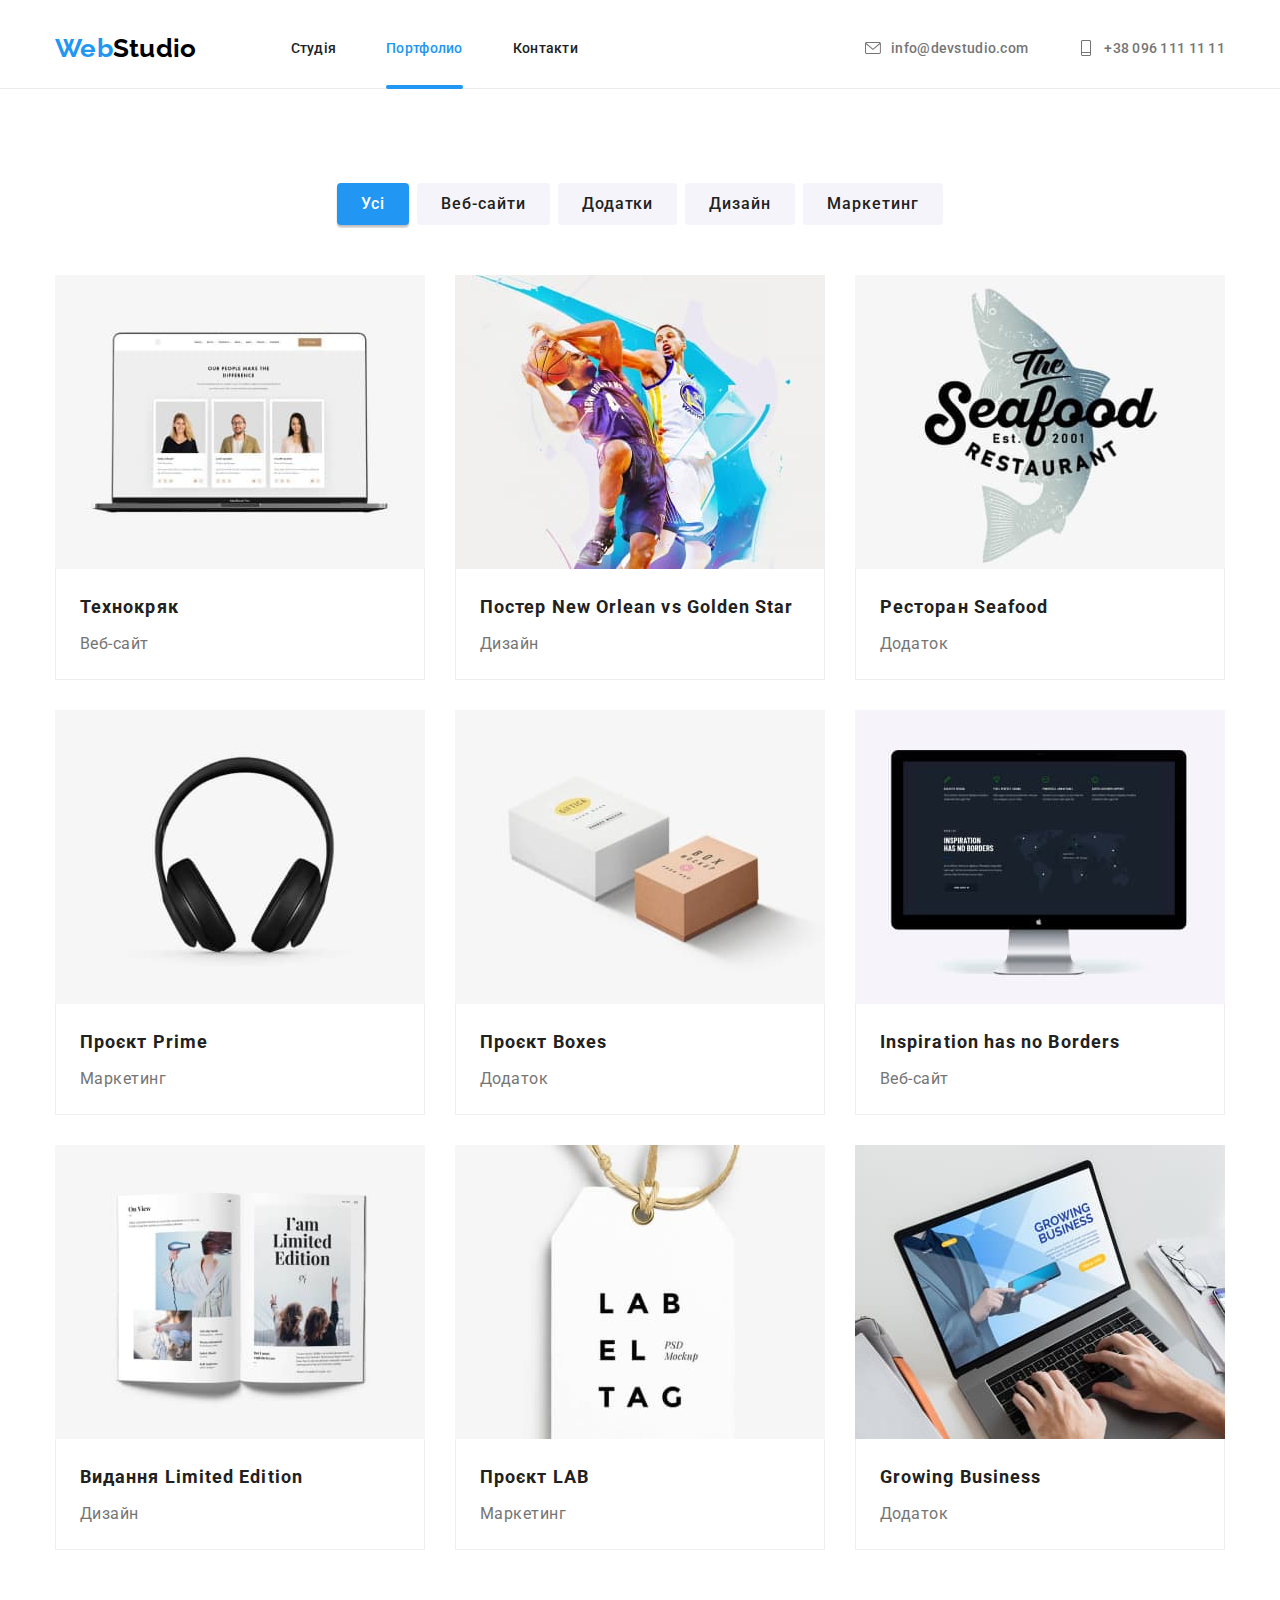
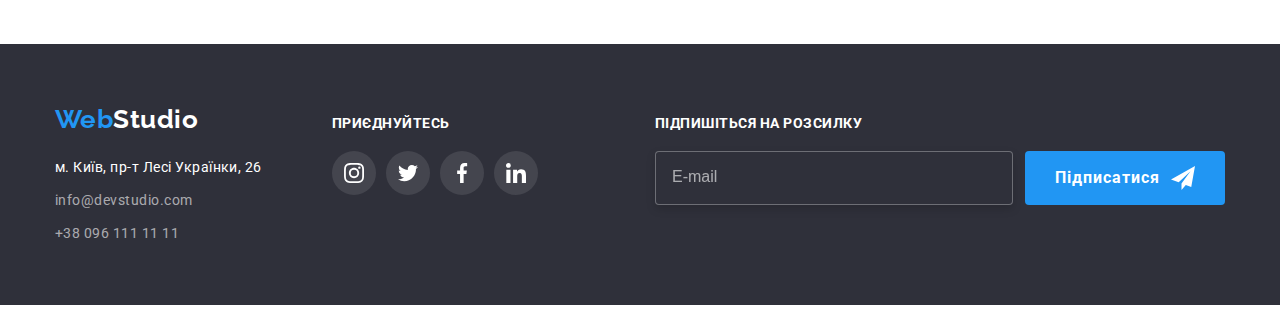
==== portfolio.html @ abf43e85 "Робить копію сьомого дз" ====
<!DOCTYPE html>
<html lang="uk">
  <head>
    <meta charset="UTF-8" />
    <meta http-equiv="X-UA-Compatible" content="IE=edge" />
    <meta name="viewport" content="width=device-width, initial-scale=1.0" />
    <link
      href="https://fonts.googleapis.com/css2?family=Raleway:wght@700&family=Roboto:wght@400;500;700;900&display=swap"
      rel="stylesheet"
    />
    <link
      rel="stylesheet"
      href="https://cdnjs.cloudflare.com/ajax/libs/modern-normalize/1.1.0/modern-normalize.min.css"
      integrity="sha512-wpPYUAdjBVSE4KJnH1VR1HeZfpl1ub8YT/NKx4PuQ5NmX2tKuGu6U/JRp5y+Y8XG2tV+wKQpNHVUX03MfMFn9Q=="
      crossorigin="anonymous"
      referrerpolicy="no-referrer"
    />
    <link rel="stylesheet" href="./css/main.min.css" />
    <title>Portfolio</title>
  </head>

  <body>
    <!--Шапка сайта-->
    <header class="page-header">
      <div class="container">
        <a class="logo link" lang="en" href="index.html"
          >Web<span class="logo--header">Studio</span></a
        >
        <nav class="navigation">
          <ul class="navigation__list list">
            <li class="navigation__item">
              <a class="navigation__link link" href="./index.html">Студія</a>
            </li>
            <li class="navigation__item">
              <a class="navigation__link navigation__link--active link" href="./portfolio.html"
                >Портфолио</a
              >
            </li>
            <li class="navigation__item">
              <a class="navigation__link link" href="">Контакти</a>
            </li>
          </ul>
        </nav>
        <ul class="contacts__list list">
          <li class="contacts__item">
            <a class="contacts__link link" href="mailto:info@devstudio.com"
              >info@devstudio.com
              <svg class="contacts__icon">
                <use href="./images/icons.svg#icon-email"></use>
              </svg>
            </a>
          </li>
          <li class="contacts__item">
            <a class="contacts__link link" href="tel:+380961111111"
              >+38 096 111 11 11
              <svg class="contacts__icon">
                <use href="./images/icons.svg#icon-telephone"></use>
              </svg>
            </a>
          </li>
        </ul>
      </div>
    </header>
    <main>
      <section class="projects basic-section">
        <div class="container">
          <h1 class="visually-hidden">Проекти</h1>
          <ul class="selection-buttons list">
            <li class="selection-buttons__item">
              <button class="button selection-buttons__projects button--current" type="button">
                Усі
              </button>
            </li>
            <li class="selection-buttons__item">
              <button class="button selection-buttons__projects" type="button">Веб-сайти</button>
            </li>
            <li class="selection-buttons__item">
              <button class="button selection-buttons__projects" type="button">Додатки</button>
            </li>
            <li class="selection-buttons__item">
              <button class="button selection-buttons__projects" type="button">Дизайн</button>
            </li>
            <li class="selection-buttons__item">
              <button class="button selection-buttons__projects" type="button">Маркетинг</button>
            </li>
          </ul>
          <ul class="projects-list list">
            <li class="projects-list__item">
              <a class="link projects-list__link" href="">
                <div class="position-description">
                  <img src="./images/portfolio_1.jpg" alt="Технокряк" width="370" height="294" />
                  <div class="description">
                    <p class="description__text">
                      Ресурс пропонує комплексні пропозиції з різним рівнем функціоналу та сервісів.
                      Все це дозволить відвідувачу отримати вичерпні відомості про компанію чи
                      приватну особу.
                    </p>
                  </div>
                </div>
                <div class="short-description">
                  <h2 class="short-description__title">Технокряк</h2>
                  <p class="short-description__text">Веб-сайт</p>
                </div>
              </a>
            </li>
            <li class="projects-list__item">
              <a class="link projects-list__link" href="">
                <div class="position-description">
                  <img
                    src="./images/portfolio_2.jpg"
                    alt="Постер New Orlean vs Golden Star"
                    width="370"
                    height="294"
                  />
                  <div class="description">
                    <p class="description__text">
                      Ресурс пропонує комплексні пропозиції з різним рівнем функціоналу та сервісів.
                      Все це дозволить відвідувачу отримати вичерпні відомості про компанію чи
                      приватну особу.
                    </p>
                  </div>
                </div>
                <div class="short-description">
                  <h2 class="short-description__title">
                    Постер <span lang="en">New Orlean vs Golden Star</span>
                  </h2>
                  <p class="short-description__text">Дизайн</p>
                </div>
              </a>
            </li>
            <li class="projects-list__item">
              <a class="link projects-list__link" href="">
                <div class="position-description">
                  <img
                    src="./images/portfolio_3.jpg"
                    alt="Ресторан Seafood"
                    width="370"
                    height="294"
                  />
                  <div class="description">
                    <p class="description__text">
                      Ресурс пропонує комплексні пропозиції з різним рівнем функціоналу та сервісів.
                      Все це дозволить відвідувачу отримати вичерпні відомості про компанію чи
                      приватну особу.
                    </p>
                  </div>
                </div>
                <div class="short-description">
                  <h2 class="short-description__title">Ресторан <span lang="en">Seafood</span></h2>
                  <p class="short-description__text">Додаток</p>
                </div>
              </a>
            </li>
            <li class="projects-list__item">
              <a class="link projects-list__linkk" href="">
                <div class="position-description">
                  <img src="./images/portfolio_4.jpg" alt="Проєкт Prime" width="370" height="294" />
                  <div class="description">
                    <p class="description__text">
                      Ресурс пропонує комплексні пропозиції з різним рівнем функціоналу та сервісів.
                      Все це дозволить відвідувачу отримати вичерпні відомості про компанію чи
                      приватну особу.
                    </p>
                  </div>
                </div>
                <div class="short-description">
                  <h2 class="short-description__title">Проєкт <span lang="en">Prime</span></h2>
                  <p class="short-description__text">Маркетинг</p>
                </div>
              </a>
            </li>
            <li class="projects-list__item">
              <a class="link projects-list__link" href="">
                <div class="position-description">
                  <img src="./images/portfolio_5.jpg" alt="Проєкт Boxes" width="370" height="294" />
                  <div class="description">
                    <p class="description__text">
                      Ресурс пропонує комплексні пропозиції з різним рівнем функціоналу та сервісів.
                      Все це дозволить відвідувачу отримати вичерпні відомості про компанію чи
                      приватну особу.
                    </p>
                  </div>
                </div>
                <div class="short-description">
                  <h2 class="short-description__title">Проєкт <span lang="en">Boxes</span></h2>
                  <p class="short-description__text">Додаток</p>
                </div>
              </a>
            </li>
            <li class="projects-list__item">
              <a class="link projects-list__link" href="">
                <div class="position-description">
                  <img
                    src="./images/portfolio_6.jpg"
                    alt="Inspiration has no Borders"
                    width="370"
                    height="294"
                  />
                  <div class="description">
                    <p class="description__text">
                      Ресурс пропонує комплексні пропозиції з різним рівнем функціоналу та сервісів.
                      Все це дозволить відвідувачу отримати вичерпні відомості про компанію чи
                      приватну особу.
                    </p>
                  </div>
                </div>
                <div class="short-description">
                  <h2 class="short-description__title" lang="en">Inspiration has no Borders</h2>
                  <p class="short-description__text">Веб-сайт</p>
                </div>
              </a>
            </li>
            <li class="projects-list__item">
              <a class="link projects-list__link" href="">
                <div class="position-description">
                  <img
                    src="./images/portfolio_7.jpg"
                    alt="Видання Limited Edition"
                    width="370"
                    height="294"
                  />
                  <div class="description">
                    <p class="description__text">
                      Ресурс пропонує комплексні пропозиції з різним рівнем функціоналу та сервісів.
                      Все це дозволить відвідувачу отримати вичерпні відомості про компанію чи
                      приватну особу.
                    </p>
                  </div>
                </div>
                <div class="short-description">
                  <h2 class="short-description__title">
                    Видання <span lang="en">Limited Edition</span>
                  </h2>
                  <p class="short-description__text">Дизайн</p>
                </div>
              </a>
            </li>
            <li class="projects-list__item">
              <a class="link projects-list__link" href="">
                <div class="position-description">
                  <img src="./images/portfolio_8.jpg" alt="Проєкт LAB" width="370" height="294" />
                  <div class="description">
                    <p class="description__text">
                      Ресурс пропонує комплексні пропозиції з різним рівнем функціоналу та сервісів.
                      Все це дозволить відвідувачу отримати вичерпні відомості про компанію чи
                      приватну особу.
                    </p>
                  </div>
                </div>
                <div class="short-description">
                  <h2 class="short-description__title">Проєкт <span lang="en">LAB</span></h2>
                  <p class="short-description__text">Маркетинг</p>
                </div>
              </a>
            </li>
            <li class="projects-list__item">
              <a class="link projects-list__link" href="">
                <div class="position-description">
                  <img
                    src="./images/portfolio_9.jpg"
                    alt="Growing Business"
                    width="370"
                    height="294"
                  />
                  <div class="description">
                    <p class="description__text">
                      Ресурс пропонує комплексні пропозиції з різним рівнем функціоналу та сервісів.
                      Все це дозволить відвідувачу отримати вичерпні відомості про компанію чи
                      приватну особу.
                    </p>
                  </div>
                </div>
                <div class="short-description">
                  <h2 class="short-description__title" lang="en">Growing Business</h2>
                  <p class="short-description__text">Додаток</p>
                </div>
              </a>
            </li>
          </ul>
        </div>
      </section>
    </main>
    <!--Підвал-->
    <footer class="page-footer">
      <div class="container">
        <div class="footer-contacts-container">
          <a class="logo link" lang="en" href="index.html"
            >Web<span class="logo--footer">Studio</span></a
          >
          <address class="footer-contacts">
            <ul class="footer-contacts__list list">
              <li class="footer-contacts__item">
                <a
                  class="footer-contacts__link_map link"
                  href="https://goo.gl/maps/CPtrU1FHBa2aNyZL9"
                  target="_blank"
                  rel="noopener noreferrer nofollow"
                  >м. Київ, пр-т Лесі Українки, 26</a
                >
              </li>
              <li class="footer-contacts__item">
                <a class="footer-contacts__link link" href="mailto:info@devstudio.com"
                  >info@devstudio.com</a
                >
              </li>
              <li class="footer-contacts__item">
                <a class="footer-contacts__link link" href="tel:+380961111111">+38 096 111 11 11</a>
              </li>
            </ul>
          </address>
        </div>
        <div class="footer-social-container">
          <strong class="footer-header">Приєднуйтесь</strong>
          <ul class="social-networks list">
            <li class="social-networks__item">
              <a
                class="social-networks__link social-networks__link-footer"
                href="https://www.instagram.com/"
                lang="en"
                aria-label="ikon instagram"
                target="_blank"
                rel="noopener noreferrer nofollow"
              >
                <svg class="social-networks__icon social-networks__icon_footer">
                  <use href="./images/icons.svg#icon-instagram"></use>
                </svg>
              </a>
            </li>
            <li class="social-networks__item">
              <a
                class="social-networks__link social-networks__link-footer"
                href="https://twitter.com/"
                lang="en"
                aria-label="ikon twitter"
                target="_blank"
                rel="noopener noreferrer nofollow"
              >
                <svg class="social-networks__icon social-networks__icon_footer">
                  <use href="./images/icons.svg#icon-twitter"></use>
                </svg>
              </a>
            </li>
            <li class="social-networks__item">
              <a
                class="social-networks__link social-networks__link-footer"
                href="https://www.facebook.com/"
                lang="en"
                aria-label="ikon facebook"
                target="_blank"
                rel="noopener noreferrer nofollow"
              >
                <svg class="social-networks__icon social-networks__icon_footer">
                  <use href="./images/icons.svg#icon-facebook"></use>
                </svg>
              </a>
            </li>
            <li class="social-networks__item">
              <a
                class="social-networks__link social-networks__link-footer"
                href="https://ua.linkedin.com/"
                lang="en"
                aria-label="ikon linkedin"
                target="_blank"
                rel="noopener noreferrer nofollow"
              >
                <svg class="social-networks__icon social-networks__icon_footer">
                  <use href="./images/icons.svg#icon-linkedin"></use>
                </svg>
              </a>
            </li>
          </ul>
        </div>
        <form class="footer-form">
          <strong class="footer-header">Підпишіться на розсилку</strong>
          <div class="footer-form__position">
            <input
              class="footer-form__input"
              type="email"
              name="user_email"
              placeholder="E-mail"
              required
            />
            <button class="button button--footer-form" type="submit">
              Підписатися
              <svg class="button--footer-form-icon">
                <use href="./images/icons.svg#icon-send"></use>
              </svg>
            </button>
          </div>
        </form>
      </div>
    </footer>
  </body>
</html>
---- css/main.min.css ----
:root{--header-color: #212121;--text-color: #757575;--accent-color: #2196f3;--logo-color: #000000;--text-color-secondary: #ffffff;--background-hero-footer: #2f303a;--background-section-basic: #f5f5f5;--background-section-secondary: #f5f4fa;--transition-dur-tim: 250ms cubic-bezier(0.4, 0, 0.2, 1)}.visually-hidden{position:absolute;white-space:nowrap;width:1px;height:1px;overflow:hidden;border:0;padding:0;clip:rect(0 0 0 0);clip-path:inset(50%);margin:-1px}html{box-sizing:border-box}*,*::before,*::after{box-sizing:inherit}h1,h2,h3,h4,h5,h6,p{margin:0}img{display:block;max-width:100%;height:auto}body{font-family:Roboto,sans-serif;letter-spacing:.03em;color:var(--header-color);margin-left:auto;margin-right:auto}.link{text-decoration:none}.list{list-style:none;margin:0;padding:0}.basic-header{font-weight:700;font-size:36px;line-height:1.1666666667;text-align:center;margin-bottom:50px}.basic-section{padding-top:94px;padding-bottom:94px}.container{width:1200px;padding-left:15px;padding-right:15px;margin-left:auto;margin-right:auto}.logo{font-weight:700;font-size:26px;line-height:1.1923076923;color:var(--accent-color);font-family:Raleway,sans-serif;display:inline-block}.navigation{margin-left:94px}.navigation__list{display:flex}.navigation__item+.navigation__item{margin-left:50px}.navigation__link{display:block;padding-top:32px;padding-bottom:32px;color:var(--header-color);transition:color var(--transition-dur-tim)}.navigation__link:focus,.navigation__link:hover{color:var(--accent-color)}.contacts__list{display:flex;margin-left:auto}.contacts__item+.contacts__item{margin-left:50px}.contacts__link{display:flex;flex-direction:row-reverse;align-items:center;color:var(--text-color);padding-top:32px;padding-bottom:32px;transition:color var(--transition-dur-tim)}.contacts__link:hover,.contacts__link:focus{color:var(--accent-color)}.contacts__icon{width:16px;height:16px;fill:var(--text-color);margin-right:10px;transition:fill var(--transition-dur-tim)}.contacts__link:hover .contacts__icon,.contacts__link:focus .contacts__icon{fill:var(--accent-color)}.navigation__link--active{position:relative;color:var(--accent-color)}.navigation__link--active::after{content:"";position:absolute;bottom:-1px;left:0;width:100%;height:4px;border-radius:4px;background-color:var(--accent-color)}.button{color:var(--text-color-secondary);background-color:var(--accent-color);font-weight:700;font-size:16px;line-height:1.875;font-family:inherit;letter-spacing:.06em;text-align:center;border-radius:4px;cursor:pointer;border-color:rgba(0,0,0,0);transition:background-color var(--transition-dur-tim)}.button:hover,.button:focus{background-color:#188ce8}.social-networks{display:flex;justify-content:center;gap:10px}.social-networks__link{display:flex;justify-content:center;align-items:center;height:44px;width:44px;border-radius:50%;transition:background-color var(--transition-dur-tim)}.social-networks__link:hover,.social-networks__link:focus{background-color:var(--accent-color)}.social-networks__icon{width:20px;height:20px;fill:#afb1b8;transition:fill var(--transition-dur-tim)}.social-networks__link:hover .social-networks__icon,.social-networks__link:focus .social-networks__icon{fill:var(--text-color-secondary)}.footer-contacts{margin-top:20px}.footer-contacts__link_map{color:var(--text-color-secondary);font-style:normal;transition:color var(--transition-dur-tim)}.footer-contacts__link_map:hover,.footer-contacts__link_map:focus{color:var(--accent-color)}.footer-contacts__item+.footer-contacts__item{margin-top:9px}.footer-contacts__link{color:rgba(255,255,255,.6);font-style:normal;transition:color var(--transition-dur-tim)}.footer-contacts__link:focus,.footer-contacts__link:hover{color:var(--accent-color)}.footer-social-container{margin-left:70px}.social-networks__link-footer{background-color:rgba(255,255,255,.1)}.social-networks__icon_footer{fill:var(--text-color-secondary)}.footer-form{margin-left:auto;width:570px}.footer-form__position{display:flex}.footer-form__input{color:var(--text-color-secondary);background-color:#2f303a;width:358px;padding:15px 16px;border:1px solid rgba(255,255,255,.3);filter:drop-shadow(0px 4px 4px rgba(0, 0, 0, 0.15));border-radius:4px}.footer-form__input::placeholder{font-size:16px;line-height:1.25;color:rgba(255,255,255,.6)}.button--footer-form{display:flex;align-items:center;justify-content:space-between;width:200px;padding:10px 28px;margin-left:12px}.button--footer-form-icon{width:24px;height:24px}.backdrop{position:fixed;top:0;left:0;width:100%;height:100%;z-index:100;background-color:rgba(0,0,0,.2)}.backdrop.is-hidden{visibility:hidden;opacity:0;pointer-events:none}.modal-window{width:528px;position:absolute;top:50%;left:50%;transform:translate(-50%, -50%);padding:40px;background:#fff;box-shadow:0px 1px 3px rgba(0,0,0,.12),0px 1px 1px rgba(0,0,0,.14),0px 2px 1px rgba(0,0,0,.2);border-radius:4px}.modal-window__close-button{position:absolute;right:8px;top:8px;display:flex;justify-content:center;align-items:center;height:30px;width:30px;border-radius:50%;padding:0;cursor:pointer;border:1px solid rgba(0,0,0,.1);background-color:rgba(0,0,0,0);transition:border var(--transition-dur-tim)}.modal-window__close-button:focus,.modal-window__close-button:hover{outline:none;border:1px solid var(--accent-color)}.modal-window__close-icon{height:11px;width:11px;transition:fill var(--transition-dur-tim)}.modal-window__close-button:focus .modal-window__close-icon,.modal-window__close-button:hover .modal-window__close-icon{fill:var(--accent-color)}.modal-form-header{font-weight:700;font-size:20px;line-height:1.15;text-align:center;color:#212121;margin-bottom:12px}.modal-form{display:flex;flex-direction:column}.modal-form__field{margin-bottom:10px}.modal-form__name{display:block;font-weight:400;font-size:12px;line-height:1.15;letter-spacing:.01em;color:var(--text-color);margin-bottom:4px}.modal-form__position{position:relative;display:block}.modal-form__input{width:100%;height:40px;border:1px solid rgba(33,33,33,.2);border-radius:4px;padding-left:42px;transition:border-color var(--transition-dur-tim)}.modal-form__input:focus{outline:none;border-color:var(--accent-color)}.modal-form__icon{position:absolute;top:50%;transform:translateY(-50%);left:12px;transition:fill var(--transition-dur-tim)}.modal-form__input:focus+.modal-form__icon{fill:var(--accent-color)}.modal-form__user-message{height:120px;width:100%;padding:12px 16px;margin-bottom:20px;border:1px solid rgba(33,33,33,.2);border-radius:4px;resize:none;transition:border-color var(--transition-dur-tim)}.modal-form__user-message:focus{outline:none;border-color:var(--accent-color)}.modal-form__user-message::placeholder{font-weight:400;font-size:12px;line-height:1.16;letter-spacing:.01em;color:rgba(117,117,117,.5)}.modal-form__check{margin-bottom:30px;font-size:14px;line-height:1.7;color:var(--text-color)}.modal-form__base-checkbox{appearance:none;position:absolute}.modal-form__custom-checkbox{width:16px;height:15px;margin-left:12px;margin-right:7px;border-radius:2px;border:2px solid var(--header-color);cursor:pointer}.modal-form__base-checkbox:focus+.modal-form__custom-checkbox{border:2px solid var(--accent-color)}.modal-form__base-checkbox:checked+.modal-form__custom-checkbox{border:none}.modal-form__custom-checkbox--on{display:none}.modal-form__base-checkbox:checked+.modal-form__custom-checkbox>.modal-form__custom-checkbox--on{display:block}.modal-form__privacy-policy{color:var(--accent-color)}.modal-form__privacy-policy:hover{text-decoration:none}.button--form{width:200px;margin-right:auto;margin-left:auto;padding:10px 52px;box-shadow:0px 4px 4px rgba(0,0,0,.15)}.logo--header{color:var(--logo-color)}.page-header{font-weight:500;font-size:14px;line-height:1.1428571429;letter-spacing:.02em;border-color:var(--background-section-basic);border-bottom:1px solid #ececec}.page-header .container{display:flex;align-items:center}.hero__container{background-image:linear-gradient(rgba(47, 48, 58, 0.4), rgba(47, 48, 58, 0.4)),url(../images/hero.jpg);background-color:#c4c4c4;background-size:cover;max-width:1600px;margin-left:auto;margin-right:auto;padding-top:200px;padding-bottom:200px}.hero__header{color:var(--text-color-secondary);font-weight:900;font-size:44px;line-height:1.3636363636;text-transform:uppercase;letter-spacing:.06em;text-align:center;margin-bottom:30px}.button--hero{display:block;padding:10px 32px;margin-right:auto;margin-left:auto}.advantages{padding-top:94px}.advantages__list{display:flex;gap:30px}.advantages__item{flex-basis:calc((100% - 90px)/4)}.advantages__container{display:flex;justify-content:center;align-items:center;height:120px;width:100%;background:var(--background-section-secondary);border-radius:4px;margin-bottom:30px}.advantages__icon{width:70px;height:70px}.advantages__title{font-weight:700;font-size:14px;line-height:1.1428571429;text-transform:uppercase;margin-bottom:10px}.advantages__description{font-weight:400;font-size:14px;line-height:1.7142857143;color:var(--text-color);font-size:14px;line-height:1.71}.specialization__list{display:flex;gap:30px}.specialization__item{position:relative;flex-basis:calc((100% - 60px)/3)}.specialization__card{position:absolute;bottom:0;width:100%;height:70px;display:flex;align-items:center;justify-content:center;background-color:rgba(47,48,58,.8)}.specialization__description{font-weight:700;font-size:14px;line-height:1.1428571429;text-transform:uppercase;color:var(--text-color-secondary)}.team{background:var(--background-section-basic)}.team__list{display:flex;flex-wrap:wrap;gap:30px}.team__item{flex-basis:calc((100% - 90px)/4);background-color:var(--text-color-secondary);box-shadow:0px 1px 3px rgba(0,0,0,.12),0px 1px 1px rgba(0,0,0,.14),0px 2px 1px rgba(0,0,0,.2);border-radius:0px 0px 4px 4px}.team__card{padding-top:30px;padding-bottom:30px}.team__name{font-weight:500;font-size:16px;line-height:1.1875;text-align:center;margin-bottom:10px}.team__position{color:var(--text-color);font-size:16px;line-height:1.19;text-align:center;margin-bottom:16px}.clients__list{display:flex;column-gap:30px;justify-content:space-between}.clients__item{width:calc((100% - 150px)/6)}.clients__link{display:flex;height:92px;justify-content:center;align-items:center;border:1px solid #afb1b8;border-radius:4px;transition:border var(--transition-dur-tim)}.clients__link:hover,.clients__link:focus{border:1px solid var(--accent-color)}.clients__icon{width:106px;height:60px;fill:#afb1b8;transition:fill var(--transition-dur-tim)}.clients__link:hover .clients__icon,.clients__link:focus .clients__icon{fill:var(--accent-color)}.page-footer{padding-top:60px;padding-bottom:60px;background-color:var(--background-hero-footer);font-weight:400;font-size:14px;line-height:1.7142857143}.page-footer .container{display:flex;align-items:baseline}.footer-header{display:block;font-weight:700;font-size:14px;line-height:1.1428571429;text-transform:uppercase;color:var(--text-color-secondary);margin-bottom:20px}.logo--footer{color:var(--text-color-secondary)}.selection-buttons{display:flex;justify-content:center;margin-bottom:50px}.selection-buttons__item+.selection-buttons__item{margin-left:8px}.selection-buttons__projects{padding:6px 22px;background-color:var(--background-section-secondary);color:var(--header-color);font-weight:500;font-size:16px;line-height:1.625;transition:background-color var(--transition-dur-tim),color var(--transition-dur-tim),box-shadow var(--transition-dur-tim)}.selection-buttons__projects:hover,.selection-buttons__projects:focus{background-color:var(--accent-color);color:var(--text-color-secondary);box-shadow:0px 3px 1px rgba(0,0,0,.1),0px 1px 2px rgba(0,0,0,.08),0px 2px 2px rgba(0,0,0,.12)}.button--current{background-color:var(--accent-color);color:var(--text-color-secondary);box-shadow:0px 3px 1px rgba(0,0,0,.1),0px 1px 2px rgba(0,0,0,.08),0px 2px 2px rgba(0,0,0,.12)}.projects-list{display:flex;flex-wrap:wrap;gap:30px}.projects-list__item{flex-basis:calc((100% - 60px)/3)}.projects-list__link{display:block;transition:box-shadow var(--transition-dur-tim)}.projects-list__link:hover,.projects-list__link:focus{box-shadow:0px 1px 1px rgba(0,0,0,.12),0px 4px 4px rgba(0,0,0,.06),1px 4px 6px rgba(0,0,0,.16)}.projects-list__link:hover .description,.projects-list__link:focus .description{transform:translateY(0%)}.short-description{padding:20px 24px;border-left:1px solid #eee;border-right:1px solid #eee;border-bottom:1px solid #eee}.short-description__title{color:var(--header-color);font-weight:700;font-size:18px;line-height:2;letter-spacing:.06em;margin-bottom:4px}.short-description__text{color:var(--text-color);font-weight:400;font-size:16px;line-height:1.875;margin:0}.position-description{position:relative;overflow:hidden}.description{position:absolute;top:0;transform:translateY(100%);height:100%;width:100%;padding:0 24px;display:flex;align-items:center;background-color:rgba(33,150,243,.9);transition:transform var(--transition-dur-tim);overflow:auto}.description__text{font-weight:400;font-size:18px;line-height:1.5555555556;color:var(--text-color-secondary)}/*# sourceMappingURL=main.min.css.map */
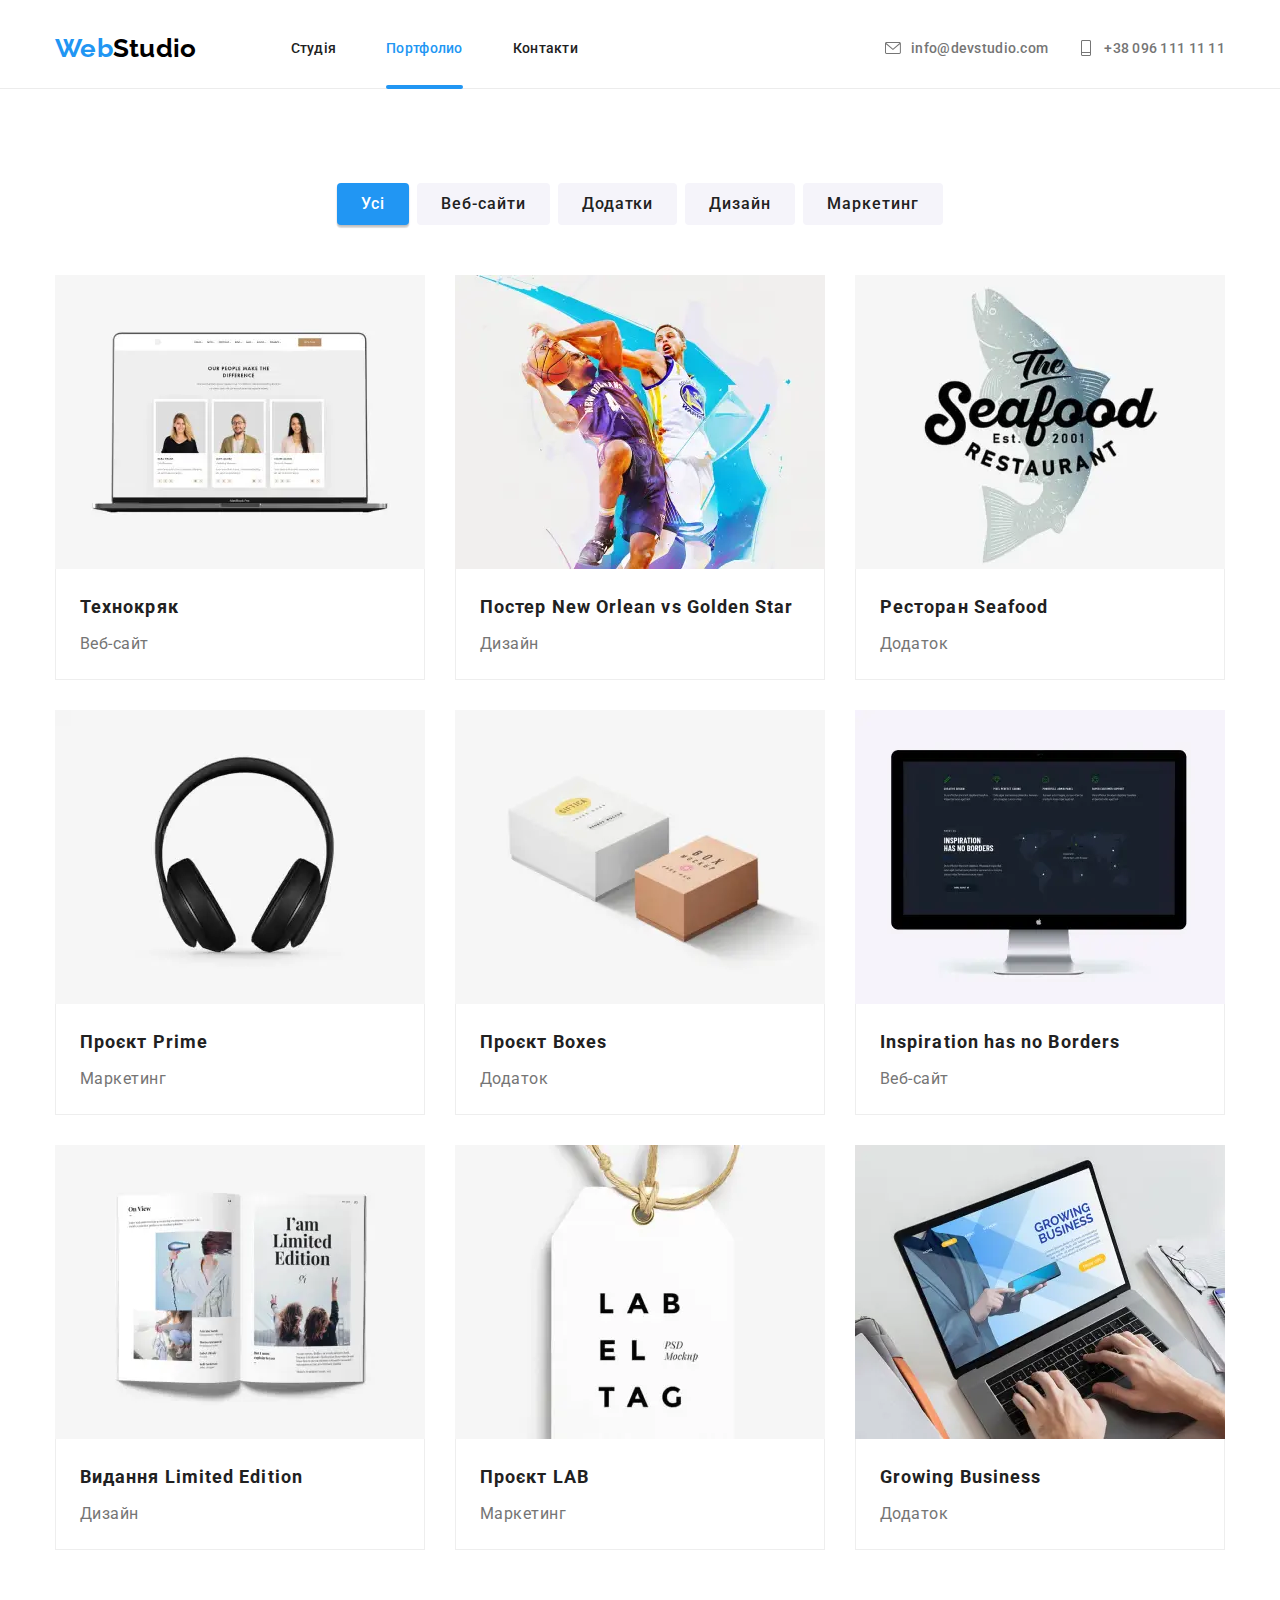
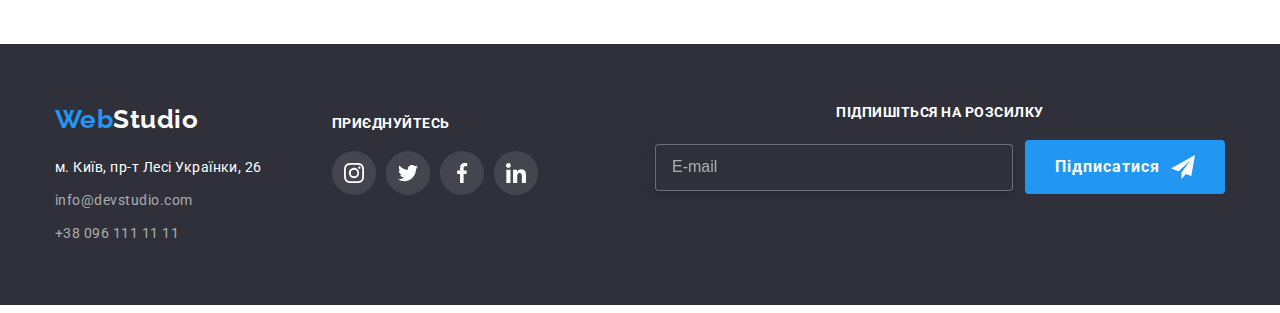
==== commit b7197a5e: "Додає адаптивну верстку та адаптивні зображення" ====
--- a/portfolio.html
+++ b/portfolio.html
@@ -41,6 +41,11 @@
             </li>
           </ul>
         </nav>
+        <button class="open-mobile-menu-button js-open-menu" type="button" data-mobile-open>
+          <svg class="open-mobile-menu-icon">
+            <use href="./images/icons.svg#icon-open-mobile-menu"></use>
+          </svg>
+        </button>
         <ul class="contacts__list list">
           <li class="contacts__item">
             <a class="contacts__link link" href="mailto:info@devstudio.com"
@@ -60,6 +65,88 @@
           </li>
         </ul>
       </div>
+      <div class="mobile-menu js-menu-container">
+        <div class="container mobile-menu__container">
+          <button class="mobile-menu__close-button js-close-menu" type="button">
+            <svg class="mobile-menu__close-icon">
+              <use href="./images/icons.svg#icon-close"></use>
+            </svg>
+          </button>
+          <ul class="mobile-menu__nav-list list">
+            <li class="mobile-menu__nav-item">
+              <a class="mobile-menu__nav-link link" href="./index.html">Студія</a>
+            </li>
+            <li class="mobile-menu__nav-item">
+              <a
+                class="mobile-menu__nav-link mobile-menu__nav-link--active link"
+                href="./portfolio.html"
+                >Портфолио</a
+              >
+            </li>
+            <li class="mobile-menu__nav-item">
+              <a class="mobile-menu__nav-link link" href="">Контакти</a>
+            </li>
+          </ul>
+          <ul class="mobile-menu__contacts-list list">
+            <li class="mobile-menu__contacts-item">
+              <a class="mobile-menu__contacts-link-tel link" href="tel:+380961111111"
+                >+38 096 111 11 11</a
+              >
+            </li>
+            <li class="mobile-menu__contacts-item">
+              <a class="mobile-menu__contacts-link-mail link" href="mailto:info@devstudio.com"
+                >info@devstudio.com</a
+              >
+            </li>
+          </ul>
+          <ul class="mobile-menu__social-networks list">
+            <li class="mobile-menu__social-networks-item">
+              <a
+                class="mobile-menu__social-networks-link link"
+                href="https://www.instagram.com/"
+                lang="en"
+                aria-label="ikon instagram"
+                target="_blank"
+                rel="noopener noreferrer nofollow"
+                >instagram
+              </a>
+            </li>
+            <li class="mobile-menu__social-networks-item">
+              <a
+                class="mobile-menu__social-networks-link link"
+                href="https://twitter.com/"
+                lang="en"
+                aria-label="ikon twitter"
+                target="_blank"
+                rel="noopener noreferrer nofollow"
+                >twitter
+              </a>
+            </li>
+            <li class="mobile-menu__social-networks-item">
+              <a
+                class="mobile-menu__social-networks-link link"
+                href="https://www.facebook.com/"
+                lang="en"
+                aria-label="ikon facebook"
+                target="_blank"
+                rel="noopener noreferrer nofollow"
+                >facebook
+              </a>
+            </li>
+            <li class="mobile-menu__social-networks-item">
+              <a
+                class="mobile-menu__social-networks-link link"
+                href="https://ua.linkedin.com/"
+                lang="en"
+                aria-label="ikon linkedin"
+                target="_blank"
+                rel="noopener noreferrer nofollow"
+                >linkedin
+              </a>
+            </li>
+          </ul>
+        </div>
+      </div>
     </header>
     <main>
       <section class="projects basic-section">
@@ -88,7 +175,42 @@
             <li class="projects-list__item">
               <a class="link projects-list__link" href="">
                 <div class="position-description">
-                  <img src="./images/portfolio_1.jpg" alt="Технокряк" width="370" height="294" />
+                  <picture>
+                    <source
+                      srcset="
+                        ./images/desktop_card_1@1x.webp 1x,
+                        ./images/desktop_card_1@2x.webp 2x
+                      "
+                      media="(min-width: 1200px)"
+                      tupe="imege/webp"
+                    />
+                    <source
+                      srcset="./images/desktop_card_1@1x.jpg 1x, ./images/desktop_card_1@2x.jpg 2x"
+                      media="(min-width: 1200px)"
+                      type="image/jpeg"
+                    />
+                    <source
+                      srcset="./images/tablet_card_1@1x.webp 1x, ./images/tablet_card_1@2x.webp 2x"
+                      media="(min-width: 768px)"
+                      tupe="imege/webp"
+                    />
+                    <source
+                      srcset="./images/tablet_card_1@1x.jpg 1x, ./images/tablet_card_1@2x.jpg 2x"
+                      media="(min-width: 768px)"
+                      type="image/jpeg"
+                    />
+                    <source
+                      srcset="./images/mobile_card_1@1x.webp 1x, ./images/mobile_card_1@2x.webp 2x"
+                      media="(max-width: 767px)"
+                      tupe="imege/webp"
+                    />
+                    <source
+                      srcset="./images/mobile_card_1@1x.jpg 1x, ./images/mobile_card_1@2x.jpg 2x"
+                      media="(max-width: 767px)"
+                      type="image/jpeg"
+                    />
+                    <img src="#" alt="Технокряк" />
+                  </picture>
                   <div class="description">
                     <p class="description__text">
                       Ресурс пропонує комплексні пропозиції з різним рівнем функціоналу та сервісів.
@@ -106,12 +228,43 @@
             <li class="projects-list__item">
               <a class="link projects-list__link" href="">
                 <div class="position-description">
-                  <img
-                    src="./images/portfolio_2.jpg"
-                    alt="Постер New Orlean vs Golden Star"
-                    width="370"
-                    height="294"
-                  />
+                  <picture>
+                    <source
+                      srcset="
+                        ./images/desktop_card_2@1x.webp 1x,
+                        ./images/desktop_card_2@2x.webp 2x
+                      "
+                      media="(min-width: 1200px)"
+                      tupe="imege/webp"
+                    />
+                    <source
+                      srcset="./images/desktop_card_2@1x.jpg 1x, ./images/desktop_card_2@2x.jpg 2x"
+                      media="(min-width: 1200px)"
+                      type="image/jpeg"
+                    />
+                    <source
+                      srcset="./images/tablet_card_2@1x.webp 1x, ./images/tablet_card_2@2x.webp 2x"
+                      media="(min-width: 768px)"
+                      tupe="imege/webp"
+                    />
+                    <source
+                      srcset="./images/tablet_card_2@1x.jpg 1x, ./images/tablet_card_2@2x.jpg 2x"
+                      media="(min-width: 768px)"
+                      type="image/jpeg"
+                    />
+                    <source
+                      srcset="./images/mobile_card_2@1x.webp 1x, ./images/mobile_card_2@2x.webp 2x"
+                      media="(max-width: 767px)"
+                      tupe="imege/webp"
+                    />
+                    <source
+                      srcset="./images/mobile_card_2@1x.jpg 1x, ./images/mobile_card_2@2x.jpg 2x"
+                      media="(max-width: 767px)"
+                      type="image/jpeg"
+                    />
+                    <img src="#" alt="Постер New Orlean vs Golden Star" />
+                  </picture>
+
                   <div class="description">
                     <p class="description__text">
                       Ресурс пропонує комплексні пропозиції з різним рівнем функціоналу та сервісів.
@@ -131,12 +284,42 @@
             <li class="projects-list__item">
               <a class="link projects-list__link" href="">
                 <div class="position-description">
-                  <img
-                    src="./images/portfolio_3.jpg"
-                    alt="Ресторан Seafood"
-                    width="370"
-                    height="294"
-                  />
+                  <picture>
+                    <source
+                      srcset="
+                        ./images/desktop_card_3@1x.webp 1x,
+                        ./images/desktop_card_3@2x.webp 2x
+                      "
+                      media="(min-width: 1200px)"
+                      tupe="imege/webp"
+                    />
+                    <source
+                      srcset="./images/desktop_card_3@1x.jpg 1x, ./images/desktop_card_3@2x.jpg 2x"
+                      media="(min-width: 1200px)"
+                      type="image/jpeg"
+                    />
+                    <source
+                      srcset="./images/tablet_card_3@1x.webp 1x, ./images/tablet_card_3@2x.webp 2x"
+                      media="(min-width: 768px)"
+                      tupe="imege/webp"
+                    />
+                    <source
+                      srcset="./images/tablet_card_3@1x.jpg 1x, ./images/tablet_card_3@2x.jpg 2x"
+                      media="(min-width: 768px)"
+                      type="image/jpeg"
+                    />
+                    <source
+                      srcset="./images/mobile_card_3@1x.webp 1x, ./images/mobile_card_3@2x.webp 2x"
+                      media="(max-width: 767px)"
+                      tupe="imege/webp"
+                    />
+                    <source
+                      srcset="./images/mobile_card_3@1x.jpg 1x, ./images/mobile_card_3@2x.jpg 2x"
+                      media="(max-width: 767px)"
+                      type="image/jpeg"
+                    />
+                    <img src="#" alt="Ресторан Seafood" />
+                  </picture>
                   <div class="description">
                     <p class="description__text">
                       Ресурс пропонує комплексні пропозиції з різним рівнем функціоналу та сервісів.
@@ -154,7 +337,42 @@
             <li class="projects-list__item">
               <a class="link projects-list__linkk" href="">
                 <div class="position-description">
-                  <img src="./images/portfolio_4.jpg" alt="Проєкт Prime" width="370" height="294" />
+                  <picture>
+                    <source
+                      srcset="
+                        ./images/desktop_card_4@1x.webp 1x,
+                        ./images/desktop_card_4@2x.webp 2x
+                      "
+                      media="(min-width: 1200px)"
+                      tupe="imege/webp"
+                    />
+                    <source
+                      srcset="./images/desktop_card_4@1x.jpg 1x, ./images/desktop_card_4@2x.jpg 2x"
+                      media="(min-width: 1200px)"
+                      type="image/jpeg"
+                    />
+                    <source
+                      srcset="./images/tablet_card_4@1x.webp 1x, ./images/tablet_card_4@2x.webp 2x"
+                      media="(min-width: 768px)"
+                      tupe="imege/webp"
+                    />
+                    <source
+                      srcset="./images/tablet_card_4@1x.jpg 1x, ./images/tablet_card_4@2x.jpg 2x"
+                      media="(min-width: 768px)"
+                      type="image/jpeg"
+                    />
+                    <source
+                      srcset="./images/mobile_card_4@1x.webp 1x, ./images/mobile_card_4@2x.webp 2x"
+                      media="(max-width: 767px)"
+                      tupe="imege/webp"
+                    />
+                    <source
+                      srcset="./images/mobile_card_4@1x.jpg 1x, ./images/mobile_card_4@2x.jpg 2x"
+                      media="(max-width: 767px)"
+                      type="image/jpeg"
+                    />
+                    <img src="#" alt="Проєкт Prime" />
+                  </picture>
                   <div class="description">
                     <p class="description__text">
                       Ресурс пропонує комплексні пропозиції з різним рівнем функціоналу та сервісів.
@@ -172,7 +390,42 @@
             <li class="projects-list__item">
               <a class="link projects-list__link" href="">
                 <div class="position-description">
-                  <img src="./images/portfolio_5.jpg" alt="Проєкт Boxes" width="370" height="294" />
+                  <picture>
+                    <source
+                      srcset="
+                        ./images/desktop_card_5@1x.webp 1x,
+                        ./images/desktop_card_5@2x.webp 2x
+                      "
+                      media="(min-width: 1200px)"
+                      tupe="imege/webp"
+                    />
+                    <source
+                      srcset="./images/desktop_card_5@1x.jpg 1x, ./images/desktop_card_5@2x.jpg 2x"
+                      media="(min-width: 1200px)"
+                      type="image/jpeg"
+                    />
+                    <source
+                      srcset="./images/tablet_card_5@1x.webp 1x, ./images/tablet_card_5@2x.webp 2x"
+                      media="(min-width: 768px)"
+                      tupe="imege/webp"
+                    />
+                    <source
+                      srcset="./images/tablet_card_5@1x.jpg 1x, ./images/tablet_card_5@2x.jpg 2x"
+                      media="(min-width: 768px)"
+                      type="image/jpeg"
+                    />
+                    <source
+                      srcset="./images/mobile_card_5@1x.webp 1x, ./images/mobile_card_5@2x.webp 2x"
+                      media="(max-width: 767px)"
+                      tupe="imege/webp"
+                    />
+                    <source
+                      srcset="./images/mobile_card_5@1x.jpg 1x, ./images/mobile_card_5@2x.jpg 2x"
+                      media="(max-width: 767px)"
+                      type="image/jpeg"
+                    />
+                    <img src="#" alt="Проєкт Boxes" />
+                  </picture>
                   <div class="description">
                     <p class="description__text">
                       Ресурс пропонує комплексні пропозиції з різним рівнем функціоналу та сервісів.
@@ -190,12 +443,42 @@
             <li class="projects-list__item">
               <a class="link projects-list__link" href="">
                 <div class="position-description">
-                  <img
-                    src="./images/portfolio_6.jpg"
-                    alt="Inspiration has no Borders"
-                    width="370"
-                    height="294"
-                  />
+                  <picture>
+                    <source
+                      srcset="
+                        ./images/desktop_card_6@1x.webp 1x,
+                        ./images/desktop_card_6@2x.webp 2x
+                      "
+                      media="(min-width: 1200px)"
+                      tupe="imege/webp"
+                    />
+                    <source
+                      srcset="./images/desktop_card_6@1x.jpg 1x, ./images/desktop_card_6@2x.jpg 2x"
+                      media="(min-width: 1200px)"
+                      type="image/jpeg"
+                    />
+                    <source
+                      srcset="./images/tablet_card_6@1x.webp 1x, ./images/tablet_card_6@2x.webp 2x"
+                      media="(min-width: 768px)"
+                      tupe="imege/webp"
+                    />
+                    <source
+                      srcset="./images/tablet_card_6@1x.jpg 1x, ./images/tablet_card_6@2x.jpg 2x"
+                      media="(min-width: 768px)"
+                      type="image/jpeg"
+                    />
+                    <source
+                      srcset="./images/mobile_card_6@1x.webp 1x, ./images/mobile_card_6@2x.webp 2x"
+                      media="(max-width: 767px)"
+                      tupe="imege/webp"
+                    />
+                    <source
+                      srcset="./images/mobile_card_6@1x.jpg 1x, ./images/mobile_card_6@2x.jpg 2x"
+                      media="(max-width: 767px)"
+                      type="image/jpeg"
+                    />
+                    <img src="#" alt="Inspiration has no Borders" />
+                  </picture>
                   <div class="description">
                     <p class="description__text">
                       Ресурс пропонує комплексні пропозиції з різним рівнем функціоналу та сервісів.
@@ -213,12 +496,42 @@
             <li class="projects-list__item">
               <a class="link projects-list__link" href="">
                 <div class="position-description">
-                  <img
-                    src="./images/portfolio_7.jpg"
-                    alt="Видання Limited Edition"
-                    width="370"
-                    height="294"
-                  />
+                  <picture>
+                    <source
+                      srcset="
+                        ./images/desktop_card_7@1x.webp 1x,
+                        ./images/desktop_card_7@2x.webp 2x
+                      "
+                      media="(min-width: 1200px)"
+                      tupe="imege/webp"
+                    />
+                    <source
+                      srcset="./images/desktop_card_7@1x.jpg 1x, ./images/desktop_card_7@2x.jpg 2x"
+                      media="(min-width: 1200px)"
+                      type="image/jpeg"
+                    />
+                    <source
+                      srcset="./images/tablet_card_7@1x.webp 1x, ./images/tablet_card_7@2x.webp 2x"
+                      media="(min-width: 768px)"
+                      tupe="imege/webp"
+                    />
+                    <source
+                      srcset="./images/tablet_card_7@1x.jpg 1x, ./images/tablet_card_7@2x.jpg 2x"
+                      media="(min-width: 768px)"
+                      type="image/jpeg"
+                    />
+                    <source
+                      srcset="./images/mobile_card_7@1x.webp 1x, ./images/mobile_card_7@2x.webp 2x"
+                      media="(max-width: 767px)"
+                      tupe="imege/webp"
+                    />
+                    <source
+                      srcset="./images/mobile_card_7@1x.jpg 1x, ./images/mobile_card_7@2x.jpg 2x"
+                      media="(max-width: 767px)"
+                      type="image/jpeg"
+                    />
+                    <img src="#" alt="Видання Limited Edition" />
+                  </picture>
                   <div class="description">
                     <p class="description__text">
                       Ресурс пропонує комплексні пропозиції з різним рівнем функціоналу та сервісів.
@@ -238,7 +551,42 @@
             <li class="projects-list__item">
               <a class="link projects-list__link" href="">
                 <div class="position-description">
-                  <img src="./images/portfolio_8.jpg" alt="Проєкт LAB" width="370" height="294" />
+                  <picture>
+                    <source
+                      srcset="
+                        ./images/desktop_card_8@1x.webp 1x,
+                        ./images/desktop_card_8@2x.webp 2x
+                      "
+                      media="(min-width: 1200px)"
+                      tupe="imege/webp"
+                    />
+                    <source
+                      srcset="./images/desktop_card_8@1x.jpg 1x, ./images/desktop_card_8@2x.jpg 2x"
+                      media="(min-width: 1200px)"
+                      type="image/jpeg"
+                    />
+                    <source
+                      srcset="./images/tablet_card_8@1x.webp 1x, ./images/tablet_card_8@2x.webp 2x"
+                      media="(min-width: 768px)"
+                      tupe="imege/webp"
+                    />
+                    <source
+                      srcset="./images/tablet_card_8@1x.jpg 1x, ./images/tablet_card_8@2x.jpg 2x"
+                      media="(min-width: 768px)"
+                      type="image/jpeg"
+                    />
+                    <source
+                      srcset="./images/mobile_card_8@1x.webp 1x, ./images/mobile_card_8@2x.webp 2x"
+                      media="(max-width: 767px)"
+                      tupe="imege/webp"
+                    />
+                    <source
+                      srcset="./images/mobile_card_8@1x.jpg 1x, ./images/mobile_card_8@2x.jpg 2x"
+                      media="(max-width: 767px)"
+                      type="image/jpeg"
+                    />
+                    <img src="#" alt="Проєкт LAB" />
+                  </picture>
                   <div class="description">
                     <p class="description__text">
                       Ресурс пропонує комплексні пропозиції з різним рівнем функціоналу та сервісів.
@@ -256,12 +604,42 @@
             <li class="projects-list__item">
               <a class="link projects-list__link" href="">
                 <div class="position-description">
-                  <img
-                    src="./images/portfolio_9.jpg"
-                    alt="Growing Business"
-                    width="370"
-                    height="294"
-                  />
+                  <picture>
+                    <source
+                      srcset="
+                        ./images/desktop_card_9@1x.webp 1x,
+                        ./images/desktop_card_9@2x.webp 2x
+                      "
+                      media="(min-width: 1200px)"
+                      tupe="imege/webp"
+                    />
+                    <source
+                      srcset="./images/desktop_card_9@1x.jpg 1x, ./images/desktop_card_9@2x.jpg 2x"
+                      media="(min-width: 1200px)"
+                      type="image/jpeg"
+                    />
+                    <source
+                      srcset="./images/tablet_card_9@1x.webp 1x, ./images/tablet_card_9@2x.webp 2x"
+                      media="(min-width: 768px)"
+                      tupe="imege/webp"
+                    />
+                    <source
+                      srcset="./images/tablet_card_9@1x.jpg 1x, ./images/tablet_card_9@2x.jpg 2x"
+                      media="(min-width: 768px)"
+                      type="image/jpeg"
+                    />
+                    <source
+                      srcset="./images/mobile_card_9@1x.webp 1x, ./images/mobile_card_9@2x.webp 2x"
+                      media="(max-width: 767px)"
+                      tupe="imege/webp"
+                    />
+                    <source
+                      srcset="./images/mobile_card_9@1x.jpg 1x, ./images/mobile_card_9@2x.jpg 2x"
+                      media="(max-width: 767px)"
+                      type="image/jpeg"
+                    />
+                    <img src="#" alt="Growing Business" />
+                  </picture>
                   <div class="description">
                     <p class="description__text">
                       Ресурс пропонує комплексні пропозиції з різним рівнем функціоналу та сервісів.
@@ -283,92 +661,96 @@
     <!--Підвал-->
     <footer class="page-footer">
       <div class="container">
-        <div class="footer-contacts-container">
-          <a class="logo link" lang="en" href="index.html"
-            >Web<span class="logo--footer">Studio</span></a
-          >
-          <address class="footer-contacts">
-            <ul class="footer-contacts__list list">
-              <li class="footer-contacts__item">
+        <div class="container-pos">
+          <div class="footer-contacts-container">
+            <a class="logo link" lang="en" href="index.html"
+              >Web<span class="logo--footer">Studio</span></a
+            >
+            <address class="footer-contacts">
+              <ul class="footer-contacts__list list">
+                <li class="footer-contacts__item">
+                  <a
+                    class="footer-contacts__link_map link"
+                    href="https://goo.gl/maps/CPtrU1FHBa2aNyZL9"
+                    target="_blank"
+                    rel="noopener noreferrer nofollow"
+                    >м. Київ, пр-т Лесі Українки, 26</a
+                  >
+                </li>
+                <li class="footer-contacts__item">
+                  <a class="footer-contacts__link link" href="mailto:info@devstudio.com"
+                    >info@devstudio.com</a
+                  >
+                </li>
+                <li class="footer-contacts__item">
+                  <a class="footer-contacts__link link" href="tel:+380961111111"
+                    >+38 096 111 11 11</a
+                  >
+                </li>
+              </ul>
+            </address>
+          </div>
+          <div class="footer-social-container">
+            <strong class="footer-header">Приєднуйтесь</strong>
+            <ul class="social-networks list">
+              <li class="social-networks__item">
                 <a
-                  class="footer-contacts__link_map link"
-                  href="https://goo.gl/maps/CPtrU1FHBa2aNyZL9"
+                  class="social-networks__link social-networks__link-footer"
+                  href="https://www.instagram.com/"
+                  lang="en"
+                  aria-label="ikon instagram"
                   target="_blank"
                   rel="noopener noreferrer nofollow"
-                  >м. Київ, пр-т Лесі Українки, 26</a
                 >
+                  <svg class="social-networks__icon social-networks__icon_footer">
+                    <use href="./images/icons.svg#icon-instagram"></use>
+                  </svg>
+                </a>
               </li>
-              <li class="footer-contacts__item">
-                <a class="footer-contacts__link link" href="mailto:info@devstudio.com"
-                  >info@devstudio.com</a
+              <li class="social-networks__item">
+                <a
+                  class="social-networks__link social-networks__link-footer"
+                  href="https://twitter.com/"
+                  lang="en"
+                  aria-label="ikon twitter"
+                  target="_blank"
+                  rel="noopener noreferrer nofollow"
                 >
+                  <svg class="social-networks__icon social-networks__icon_footer">
+                    <use href="./images/icons.svg#icon-twitter"></use>
+                  </svg>
+                </a>
               </li>
-              <li class="footer-contacts__item">
-                <a class="footer-contacts__link link" href="tel:+380961111111">+38 096 111 11 11</a>
+              <li class="social-networks__item">
+                <a
+                  class="social-networks__link social-networks__link-footer"
+                  href="https://www.facebook.com/"
+                  lang="en"
+                  aria-label="ikon facebook"
+                  target="_blank"
+                  rel="noopener noreferrer nofollow"
+                >
+                  <svg class="social-networks__icon social-networks__icon_footer">
+                    <use href="./images/icons.svg#icon-facebook"></use>
+                  </svg>
+                </a>
+              </li>
+              <li class="social-networks__item">
+                <a
+                  class="social-networks__link social-networks__link-footer"
+                  href="https://ua.linkedin.com/"
+                  lang="en"
+                  aria-label="ikon linkedin"
+                  target="_blank"
+                  rel="noopener noreferrer nofollow"
+                >
+                  <svg class="social-networks__icon social-networks__icon_footer">
+                    <use href="./images/icons.svg#icon-linkedin"></use>
+                  </svg>
+                </a>
               </li>
             </ul>
-          </address>
-        </div>
-        <div class="footer-social-container">
-          <strong class="footer-header">Приєднуйтесь</strong>
-          <ul class="social-networks list">
-            <li class="social-networks__item">
-              <a
-                class="social-networks__link social-networks__link-footer"
-                href="https://www.instagram.com/"
-                lang="en"
-                aria-label="ikon instagram"
-                target="_blank"
-                rel="noopener noreferrer nofollow"
-              >
-                <svg class="social-networks__icon social-networks__icon_footer">
-                  <use href="./images/icons.svg#icon-instagram"></use>
-                </svg>
-              </a>
-            </li>
-            <li class="social-networks__item">
-              <a
-                class="social-networks__link social-networks__link-footer"
-                href="https://twitter.com/"
-                lang="en"
-                aria-label="ikon twitter"
-                target="_blank"
-                rel="noopener noreferrer nofollow"
-              >
-                <svg class="social-networks__icon social-networks__icon_footer">
-                  <use href="./images/icons.svg#icon-twitter"></use>
-                </svg>
-              </a>
-            </li>
-            <li class="social-networks__item">
-              <a
-                class="social-networks__link social-networks__link-footer"
-                href="https://www.facebook.com/"
-                lang="en"
-                aria-label="ikon facebook"
-                target="_blank"
-                rel="noopener noreferrer nofollow"
-              >
-                <svg class="social-networks__icon social-networks__icon_footer">
-                  <use href="./images/icons.svg#icon-facebook"></use>
-                </svg>
-              </a>
-            </li>
-            <li class="social-networks__item">
-              <a
-                class="social-networks__link social-networks__link-footer"
-                href="https://ua.linkedin.com/"
-                lang="en"
-                aria-label="ikon linkedin"
-                target="_blank"
-                rel="noopener noreferrer nofollow"
-              >
-                <svg class="social-networks__icon social-networks__icon_footer">
-                  <use href="./images/icons.svg#icon-linkedin"></use>
-                </svg>
-              </a>
-            </li>
-          </ul>
+          </div>
         </div>
         <form class="footer-form">
           <strong class="footer-header">Підпишіться на розсилку</strong>
@@ -390,5 +772,6 @@
         </form>
       </div>
     </footer>
+    <script src="./js/mobile-menu.js"></script>
   </body>
 </html>
--- a/css/main.min.css
+++ b/css/main.min.css
@@ -1 +1 @@
-:root{--header-color: #212121;--text-color: #757575;--accent-color: #2196f3;--logo-color: #000000;--text-color-secondary: #ffffff;--background-hero-footer: #2f303a;--background-section-basic: #f5f5f5;--background-section-secondary: #f5f4fa;--transition-dur-tim: 250ms cubic-bezier(0.4, 0, 0.2, 1)}.visually-hidden{position:absolute;white-space:nowrap;width:1px;height:1px;overflow:hidden;border:0;padding:0;clip:rect(0 0 0 0);clip-path:inset(50%);margin:-1px}html{box-sizing:border-box}*,*::before,*::after{box-sizing:inherit}h1,h2,h3,h4,h5,h6,p{margin:0}img{display:block;max-width:100%;height:auto}body{font-family:Roboto,sans-serif;letter-spacing:.03em;color:var(--header-color);margin-left:auto;margin-right:auto}.link{text-decoration:none}.list{list-style:none;margin:0;padding:0}.basic-header{font-weight:700;font-size:36px;line-height:1.1666666667;text-align:center;margin-bottom:50px}.basic-section{padding-top:94px;padding-bottom:94px}.container{width:1200px;padding-left:15px;padding-right:15px;margin-left:auto;margin-right:auto}.logo{font-weight:700;font-size:26px;line-height:1.1923076923;color:var(--accent-color);font-family:Raleway,sans-serif;display:inline-block}.navigation{margin-left:94px}.navigation__list{display:flex}.navigation__item+.navigation__item{margin-left:50px}.navigation__link{display:block;padding-top:32px;padding-bottom:32px;color:var(--header-color);transition:color var(--transition-dur-tim)}.navigation__link:focus,.navigation__link:hover{color:var(--accent-color)}.contacts__list{display:flex;margin-left:auto}.contacts__item+.contacts__item{margin-left:50px}.contacts__link{display:flex;flex-direction:row-reverse;align-items:center;color:var(--text-color);padding-top:32px;padding-bottom:32px;transition:color var(--transition-dur-tim)}.contacts__link:hover,.contacts__link:focus{color:var(--accent-color)}.contacts__icon{width:16px;height:16px;fill:var(--text-color);margin-right:10px;transition:fill var(--transition-dur-tim)}.contacts__link:hover .contacts__icon,.contacts__link:focus .contacts__icon{fill:var(--accent-color)}.navigation__link--active{position:relative;color:var(--accent-color)}.navigation__link--active::after{content:"";position:absolute;bottom:-1px;left:0;width:100%;height:4px;border-radius:4px;background-color:var(--accent-color)}.button{color:var(--text-color-secondary);background-color:var(--accent-color);font-weight:700;font-size:16px;line-height:1.875;font-family:inherit;letter-spacing:.06em;text-align:center;border-radius:4px;cursor:pointer;border-color:rgba(0,0,0,0);transition:background-color var(--transition-dur-tim)}.button:hover,.button:focus{background-color:#188ce8}.social-networks{display:flex;justify-content:center;gap:10px}.social-networks__link{display:flex;justify-content:center;align-items:center;height:44px;width:44px;border-radius:50%;transition:background-color var(--transition-dur-tim)}.social-networks__link:hover,.social-networks__link:focus{background-color:var(--accent-color)}.social-networks__icon{width:20px;height:20px;fill:#afb1b8;transition:fill var(--transition-dur-tim)}.social-networks__link:hover .social-networks__icon,.social-networks__link:focus .social-networks__icon{fill:var(--text-color-secondary)}.footer-contacts{margin-top:20px}.footer-contacts__link_map{color:var(--text-color-secondary);font-style:normal;transition:color var(--transition-dur-tim)}.footer-contacts__link_map:hover,.footer-contacts__link_map:focus{color:var(--accent-color)}.footer-contacts__item+.footer-contacts__item{margin-top:9px}.footer-contacts__link{color:rgba(255,255,255,.6);font-style:normal;transition:color var(--transition-dur-tim)}.footer-contacts__link:focus,.footer-contacts__link:hover{color:var(--accent-color)}.footer-social-container{margin-left:70px}.social-networks__link-footer{background-color:rgba(255,255,255,.1)}.social-networks__icon_footer{fill:var(--text-color-secondary)}.footer-form{margin-left:auto;width:570px}.footer-form__position{display:flex}.footer-form__input{color:var(--text-color-secondary);background-color:#2f303a;width:358px;padding:15px 16px;border:1px solid rgba(255,255,255,.3);filter:drop-shadow(0px 4px 4px rgba(0, 0, 0, 0.15));border-radius:4px}.footer-form__input::placeholder{font-size:16px;line-height:1.25;color:rgba(255,255,255,.6)}.button--footer-form{display:flex;align-items:center;justify-content:space-between;width:200px;padding:10px 28px;margin-left:12px}.button--footer-form-icon{width:24px;height:24px}.backdrop{position:fixed;top:0;left:0;width:100%;height:100%;z-index:100;background-color:rgba(0,0,0,.2)}.backdrop.is-hidden{visibility:hidden;opacity:0;pointer-events:none}.modal-window{width:528px;position:absolute;top:50%;left:50%;transform:translate(-50%, -50%);padding:40px;background:#fff;box-shadow:0px 1px 3px rgba(0,0,0,.12),0px 1px 1px rgba(0,0,0,.14),0px 2px 1px rgba(0,0,0,.2);border-radius:4px}.modal-window__close-button{position:absolute;right:8px;top:8px;display:flex;justify-content:center;align-items:center;height:30px;width:30px;border-radius:50%;padding:0;cursor:pointer;border:1px solid rgba(0,0,0,.1);background-color:rgba(0,0,0,0);transition:border var(--transition-dur-tim)}.modal-window__close-button:focus,.modal-window__close-button:hover{outline:none;border:1px solid var(--accent-color)}.modal-window__close-icon{height:11px;width:11px;transition:fill var(--transition-dur-tim)}.modal-window__close-button:focus .modal-window__close-icon,.modal-window__close-button:hover .modal-window__close-icon{fill:var(--accent-color)}.modal-form-header{font-weight:700;font-size:20px;line-height:1.15;text-align:center;color:#212121;margin-bottom:12px}.modal-form{display:flex;flex-direction:column}.modal-form__field{margin-bottom:10px}.modal-form__name{display:block;font-weight:400;font-size:12px;line-height:1.15;letter-spacing:.01em;color:var(--text-color);margin-bottom:4px}.modal-form__position{position:relative;display:block}.modal-form__input{width:100%;height:40px;border:1px solid rgba(33,33,33,.2);border-radius:4px;padding-left:42px;transition:border-color var(--transition-dur-tim)}.modal-form__input:focus{outline:none;border-color:var(--accent-color)}.modal-form__icon{position:absolute;top:50%;transform:translateY(-50%);left:12px;transition:fill var(--transition-dur-tim)}.modal-form__input:focus+.modal-form__icon{fill:var(--accent-color)}.modal-form__user-message{height:120px;width:100%;padding:12px 16px;margin-bottom:20px;border:1px solid rgba(33,33,33,.2);border-radius:4px;resize:none;transition:border-color var(--transition-dur-tim)}.modal-form__user-message:focus{outline:none;border-color:var(--accent-color)}.modal-form__user-message::placeholder{font-weight:400;font-size:12px;line-height:1.16;letter-spacing:.01em;color:rgba(117,117,117,.5)}.modal-form__check{margin-bottom:30px;font-size:14px;line-height:1.7;color:var(--text-color)}.modal-form__base-checkbox{appearance:none;position:absolute}.modal-form__custom-checkbox{width:16px;height:15px;margin-left:12px;margin-right:7px;border-radius:2px;border:2px solid var(--header-color);cursor:pointer}.modal-form__base-checkbox:focus+.modal-form__custom-checkbox{border:2px solid var(--accent-color)}.modal-form__base-checkbox:checked+.modal-form__custom-checkbox{border:none}.modal-form__custom-checkbox--on{display:none}.modal-form__base-checkbox:checked+.modal-form__custom-checkbox>.modal-form__custom-checkbox--on{display:block}.modal-form__privacy-policy{color:var(--accent-color)}.modal-form__privacy-policy:hover{text-decoration:none}.button--form{width:200px;margin-right:auto;margin-left:auto;padding:10px 52px;box-shadow:0px 4px 4px rgba(0,0,0,.15)}.logo--header{color:var(--logo-color)}.page-header{font-weight:500;font-size:14px;line-height:1.1428571429;letter-spacing:.02em;border-color:var(--background-section-basic);border-bottom:1px solid #ececec}.page-header .container{display:flex;align-items:center}.hero__container{background-image:linear-gradient(rgba(47, 48, 58, 0.4), rgba(47, 48, 58, 0.4)),url(../images/hero.jpg);background-color:#c4c4c4;background-size:cover;max-width:1600px;margin-left:auto;margin-right:auto;padding-top:200px;padding-bottom:200px}.hero__header{color:var(--text-color-secondary);font-weight:900;font-size:44px;line-height:1.3636363636;text-transform:uppercase;letter-spacing:.06em;text-align:center;margin-bottom:30px}.button--hero{display:block;padding:10px 32px;margin-right:auto;margin-left:auto}.advantages{padding-top:94px}.advantages__list{display:flex;gap:30px}.advantages__item{flex-basis:calc((100% - 90px)/4)}.advantages__container{display:flex;justify-content:center;align-items:center;height:120px;width:100%;background:var(--background-section-secondary);border-radius:4px;margin-bottom:30px}.advantages__icon{width:70px;height:70px}.advantages__title{font-weight:700;font-size:14px;line-height:1.1428571429;text-transform:uppercase;margin-bottom:10px}.advantages__description{font-weight:400;font-size:14px;line-height:1.7142857143;color:var(--text-color);font-size:14px;line-height:1.71}.specialization__list{display:flex;gap:30px}.specialization__item{position:relative;flex-basis:calc((100% - 60px)/3)}.specialization__card{position:absolute;bottom:0;width:100%;height:70px;display:flex;align-items:center;justify-content:center;background-color:rgba(47,48,58,.8)}.specialization__description{font-weight:700;font-size:14px;line-height:1.1428571429;text-transform:uppercase;color:var(--text-color-secondary)}.team{background:var(--background-section-basic)}.team__list{display:flex;flex-wrap:wrap;gap:30px}.team__item{flex-basis:calc((100% - 90px)/4);background-color:var(--text-color-secondary);box-shadow:0px 1px 3px rgba(0,0,0,.12),0px 1px 1px rgba(0,0,0,.14),0px 2px 1px rgba(0,0,0,.2);border-radius:0px 0px 4px 4px}.team__card{padding-top:30px;padding-bottom:30px}.team__name{font-weight:500;font-size:16px;line-height:1.1875;text-align:center;margin-bottom:10px}.team__position{color:var(--text-color);font-size:16px;line-height:1.19;text-align:center;margin-bottom:16px}.clients__list{display:flex;column-gap:30px;justify-content:space-between}.clients__item{width:calc((100% - 150px)/6)}.clients__link{display:flex;height:92px;justify-content:center;align-items:center;border:1px solid #afb1b8;border-radius:4px;transition:border var(--transition-dur-tim)}.clients__link:hover,.clients__link:focus{border:1px solid var(--accent-color)}.clients__icon{width:106px;height:60px;fill:#afb1b8;transition:fill var(--transition-dur-tim)}.clients__link:hover .clients__icon,.clients__link:focus .clients__icon{fill:var(--accent-color)}.page-footer{padding-top:60px;padding-bottom:60px;background-color:var(--background-hero-footer);font-weight:400;font-size:14px;line-height:1.7142857143}.page-footer .container{display:flex;align-items:baseline}.footer-header{display:block;font-weight:700;font-size:14px;line-height:1.1428571429;text-transform:uppercase;color:var(--text-color-secondary);margin-bottom:20px}.logo--footer{color:var(--text-color-secondary)}.selection-buttons{display:flex;justify-content:center;margin-bottom:50px}.selection-buttons__item+.selection-buttons__item{margin-left:8px}.selection-buttons__projects{padding:6px 22px;background-color:var(--background-section-secondary);color:var(--header-color);font-weight:500;font-size:16px;line-height:1.625;transition:background-color var(--transition-dur-tim),color var(--transition-dur-tim),box-shadow var(--transition-dur-tim)}.selection-buttons__projects:hover,.selection-buttons__projects:focus{background-color:var(--accent-color);color:var(--text-color-secondary);box-shadow:0px 3px 1px rgba(0,0,0,.1),0px 1px 2px rgba(0,0,0,.08),0px 2px 2px rgba(0,0,0,.12)}.button--current{background-color:var(--accent-color);color:var(--text-color-secondary);box-shadow:0px 3px 1px rgba(0,0,0,.1),0px 1px 2px rgba(0,0,0,.08),0px 2px 2px rgba(0,0,0,.12)}.projects-list{display:flex;flex-wrap:wrap;gap:30px}.projects-list__item{flex-basis:calc((100% - 60px)/3)}.projects-list__link{display:block;transition:box-shadow var(--transition-dur-tim)}.projects-list__link:hover,.projects-list__link:focus{box-shadow:0px 1px 1px rgba(0,0,0,.12),0px 4px 4px rgba(0,0,0,.06),1px 4px 6px rgba(0,0,0,.16)}.projects-list__link:hover .description,.projects-list__link:focus .description{transform:translateY(0%)}.short-description{padding:20px 24px;border-left:1px solid #eee;border-right:1px solid #eee;border-bottom:1px solid #eee}.short-description__title{color:var(--header-color);font-weight:700;font-size:18px;line-height:2;letter-spacing:.06em;margin-bottom:4px}.short-description__text{color:var(--text-color);font-weight:400;font-size:16px;line-height:1.875;margin:0}.position-description{position:relative;overflow:hidden}.description{position:absolute;top:0;transform:translateY(100%);height:100%;width:100%;padding:0 24px;display:flex;align-items:center;background-color:rgba(33,150,243,.9);transition:transform var(--transition-dur-tim);overflow:auto}.description__text{font-weight:400;font-size:18px;line-height:1.5555555556;color:var(--text-color-secondary)}/*# sourceMappingURL=main.min.css.map */+:root{--header-color: #212121;--text-color: #757575;--accent-color: #2196f3;--logo-color: #000000;--text-color-secondary: #ffffff;--background-hero-footer: #2f303a;--background-section-basic: #f5f5f5;--background-section-secondary: #f5f4fa;--transition-dur-tim: 250ms cubic-bezier(0.4, 0, 0.2, 1)}.visually-hidden{position:absolute;white-space:nowrap;width:1px;height:1px;overflow:hidden;border:0;padding:0;clip:rect(0 0 0 0);clip-path:inset(50%);margin:-1px}html{box-sizing:border-box}*,*::before,*::after{box-sizing:inherit}h1,h2,h3,h4,h5,h6,p{margin:0}img{display:block;max-width:100%;height:auto}body{font-family:Roboto,sans-serif;letter-spacing:.03em;color:var(--header-color);margin-left:auto;margin-right:auto}.link{text-decoration:none}.list{list-style:none;margin:0;padding:0}.basic-header{font-weight:700;font-size:28px;line-height:1.1785714286;text-align:center;margin-bottom:30px}@media screen and (min-width: 1200px){.basic-header{font-weight:700;font-size:36px;line-height:1.1666666667;margin-bottom:50px}}.basic-section{padding-top:60px;padding-bottom:60px}@media screen and (min-width: 1200px){.basic-section{padding-top:94px;padding-bottom:94px}}.container{padding-left:15px;padding-right:15px}@media screen and (min-width: 480px){.container{width:480px;margin-right:auto;margin-left:auto}}@media screen and (min-width: 768px){.container{width:768px}}@media screen and (min-width: 1200px){.container{width:1200px}}.logo{font-weight:700;font-size:24px;line-height:1.1666666667;color:var(--accent-color);font-family:Raleway,sans-serif;display:block}@media screen and (min-width: 1200px){.logo{font-weight:700;font-size:26px;line-height:1.1923076923}}@media screen and (max-width: 767px){.mobile-menu{position:fixed;top:0;left:0;z-index:100;width:100%;height:100%;background-color:#fff;opacity:0;visibility:hidden;pointer-events:none;transition:opacity var(--transition-dur-tim),visibility var(--transition-dur-tim)}.mobile-menu.is-open{opacity:1;visibility:visible;pointer-events:auto}.mobile-menu__container{position:relative;padding-left:40px;padding-top:48px;padding-bottom:48px}.mobile-menu__close-button{position:absolute;right:15px;top:10px;border:none;background-color:rgba(0,0,0,0);padding:0;line-height:0;width:40px;height:40px}.mobile-menu__close-icon{width:19px;height:19px;transition:fill var(--transition-dur-tim)}.mobile-menu__close-button:focus .mobile-menu__close-icon,.mobile-menu__close-button:hover .mobile-menu__close-icon{fill:var(--accent-color)}.mobile-menu__nav-list{display:flex;flex-direction:column;gap:32px;font-weight:500;font-size:40px;line-height:1.175;letter-spacing:.02em}.mobile-menu__nav-link{color:inherit}.mobile-menu__nav-link--active{color:var(--accent-color)}.mobile-menu__contacts-list{display:flex;flex-direction:column;gap:32px;margin-top:302px;margin-bottom:64px}.mobile-menu__contacts-link-tel{font-weight:500;font-size:34px;line-height:1.1764705882;color:var(--accent-color)}.mobile-menu__contacts-link-mail{font-weight:500;font-size:24px;line-height:1.1666666667;color:var(--text-color)}.mobile-menu__social-networks{display:flex;gap:10px}.mobile-menu__social-networks-item{padding-right:10px}.mobile-menu__social-networks-item:not(:last-child){border-right:1px solid rgba(33,33,33,.2)}.mobile-menu__social-networks-link{font-weight:500;font-size:18px;line-height:1.2222222222;color:var(--accent-color)}}@media screen and (min-width: 768px){.mobile-menu{display:none}}@media screen and (max-width: 767px){.navigation{display:none}}@media screen and (min-width: 768px){.navigation{margin-left:88px}.navigation__list{display:flex}.navigation__item+.navigation__item{margin-left:50px}.navigation__link{display:block;padding-top:32px;padding-bottom:32px;color:var(--header-color);transition:color var(--transition-dur-tim)}.navigation__link:focus,.navigation__link:hover{color:var(--accent-color)}}@media screen and (min-width: 1200px){.navigation{margin-left:94px}}@media screen and (max-width: 767px){.contacts__list{display:none}}@media screen and (min-width: 768px){.contacts__list{display:flex;flex-direction:column;gap:10px;padding-top:21px;padding-bottom:21px;margin-left:auto}.contacts__link{display:flex;flex-direction:row-reverse;justify-content:flex-end;align-items:center;color:var(--text-color);transition:color var(--transition-dur-tim)}.contacts__link:hover,.contacts__link:focus{color:var(--accent-color)}.contacts__icon{width:14px;height:14px;fill:var(--text-color);margin-right:8px;transition:fill var(--transition-dur-tim)}.contacts__link:hover .contacts__icon,.contacts__link:focus .contacts__icon{fill:var(--accent-color)}}@media screen and (min-width: 1200px){.contacts__list{flex-direction:row;gap:30px;padding-top:0px;padding-bottom:0px}.contacts__link{padding-top:32px;padding-bottom:32px}.contacts__icon{width:16px;height:16px;margin-right:10px}}.navigation__link--active{position:relative;color:var(--accent-color)}.navigation__link--active::after{content:"";position:absolute;bottom:-1px;left:0;width:100%;height:4px;border-radius:4px;background-color:var(--accent-color)}.button{color:var(--text-color-secondary);background-color:var(--accent-color);font-weight:700;font-size:16px;line-height:1.875;font-family:inherit;letter-spacing:.06em;text-align:center;border-radius:4px;cursor:pointer;border-color:rgba(0,0,0,0);transition:background-color var(--transition-dur-tim)}.button:hover,.button:focus{background-color:#188ce8}.social-networks{display:flex;justify-content:center;gap:10px}.social-networks__link{display:flex;justify-content:center;align-items:center;height:44px;width:44px;border-radius:50%;transition:background-color var(--transition-dur-tim)}.social-networks__link:hover,.social-networks__link:focus{background-color:var(--accent-color)}.social-networks__icon{width:20px;height:20px;fill:#afb1b8;transition:fill var(--transition-dur-tim)}.social-networks__link:hover .social-networks__icon,.social-networks__link:focus .social-networks__icon{fill:var(--text-color-secondary)}.footer-contacts{margin-top:20px}.footer-contacts__link_map{color:var(--text-color-secondary);font-style:normal;transition:color var(--transition-dur-tim)}.footer-contacts__link_map:hover,.footer-contacts__link_map:focus{color:var(--accent-color)}.footer-contacts__item+.footer-contacts__item{margin-top:8px}.footer-contacts__link{color:rgba(255,255,255,.6);font-style:normal;transition:color var(--transition-dur-tim)}.footer-contacts__link:focus,.footer-contacts__link:hover{color:var(--accent-color)}@media screen and (min-width: 1200px){.footer-contacts__item+.footer-contacts__item{margin-top:9px}}.social-networks__link-footer{background-color:rgba(255,255,255,.1)}.social-networks__icon_footer{fill:var(--text-color-secondary)}.footer-form__input{color:var(--text-color-secondary);background-color:#2f303a;width:100%;padding:15px 16px;border:1px solid rgba(255,255,255,.3);filter:drop-shadow(0px 4px 4px rgba(0, 0, 0, 0.15));border-radius:4px}.footer-form__input::placeholder{font-size:16px;line-height:1.25;color:rgba(255,255,255,.6)}.button--footer-form{display:flex;align-items:center;justify-content:space-between;width:200px;padding:10px 28px}.button--footer-form-icon{width:24px;height:24px}.footer-form__position{display:flex;flex-direction:column;align-items:center;gap:20px}@media screen and (min-width: 768px){.footer-form__input{width:450px}}@media screen and (min-width: 1200px){.footer-form__position{flex-direction:row;align-items:baseline;gap:12px}.footer-form__input{width:358px}}.backdrop{position:fixed;top:0;left:0;width:100%;height:100%;z-index:100;background-color:rgba(0,0,0,.2)}.backdrop.is-hidden{visibility:hidden;opacity:0;pointer-events:none}.modal-window{width:450px;position:absolute;top:50%;left:50%;transform:translate(-50%, -50%);padding:40px;background:#fff;box-shadow:0px 1px 3px rgba(0,0,0,.12),0px 1px 1px rgba(0,0,0,.14),0px 2px 1px rgba(0,0,0,.2);border-radius:4px}.modal-window__close-button{position:absolute;right:8px;top:8px;display:flex;justify-content:center;align-items:center;height:30px;width:30px;border-radius:50%;padding:0;cursor:pointer;border:1px solid rgba(0,0,0,.1);background-color:rgba(0,0,0,0);transition:border var(--transition-dur-tim)}.modal-window__close-button:focus,.modal-window__close-button:hover{outline:none;border:1px solid var(--accent-color)}.modal-window__close-icon{height:11px;width:11px;transition:fill var(--transition-dur-tim)}.modal-window__close-button:focus .modal-window__close-icon,.modal-window__close-button:hover .modal-window__close-icon{fill:var(--accent-color)}@media screen and (min-width: 1200px){.modal-window{width:528px}}.modal-form-header{font-weight:700;font-size:20px;line-height:1.5;text-align:center;color:#212121;margin-bottom:12px}.modal-form{display:flex;flex-direction:column}.modal-form__field{margin-bottom:10px}.modal-form__name{display:block;font-weight:400;font-size:12px;line-height:1.15;letter-spacing:.01em;color:var(--text-color);margin-bottom:4px}.modal-form__position{position:relative;display:block}.modal-form__input{width:100%;height:40px;border:1px solid rgba(33,33,33,.2);border-radius:4px;padding-left:42px;transition:border-color var(--transition-dur-tim)}.modal-form__input:focus{outline:none;border-color:var(--accent-color)}.modal-form__icon{position:absolute;top:50%;transform:translateY(-50%);left:12px;transition:fill var(--transition-dur-tim)}.modal-form__input:focus+.modal-form__icon{fill:var(--accent-color)}.modal-form__user-message{height:120px;width:100%;padding:12px 16px;margin-bottom:20px;border:1px solid rgba(33,33,33,.2);border-radius:4px;resize:none;transition:border-color var(--transition-dur-tim)}.modal-form__user-message:focus{outline:none;border-color:var(--accent-color)}.modal-form__user-message::placeholder{font-weight:400;font-size:12px;line-height:1.16;letter-spacing:.01em;color:rgba(117,117,117,.5)}.modal-form__check{margin-bottom:30px;font-weight:400;font-size:12px;line-height:1.1666666667;color:var(--text-color)}.modal-form__base-checkbox{appearance:none;position:absolute}.modal-form__custom-checkbox{width:16px;height:15px;margin-left:12px;margin-right:7px;border-radius:2px;border:2px solid var(--header-color);cursor:pointer}.modal-form__base-checkbox:focus+.modal-form__custom-checkbox{border:2px solid var(--accent-color)}.modal-form__base-checkbox:checked+.modal-form__custom-checkbox{border:none}.modal-form__custom-checkbox--on{display:none}.modal-form__base-checkbox:checked+.modal-form__custom-checkbox>.modal-form__custom-checkbox--on{display:block}.modal-form__privacy-policy{color:var(--accent-color)}.modal-form__privacy-policy:hover{text-decoration:none}.button--form{width:200px;margin-right:auto;margin-left:auto;padding:10px 52px;box-shadow:0px 4px 4px rgba(0,0,0,.15)}@media screen and (min-width: 1200px){.modal-form-header{font-weight:700;font-size:20px;line-height:1.15}.modal-form__check{font-weight:400;font-size:14px;line-height:1.7142857143}}.logo--header{color:var(--logo-color)}@media screen and (max-width: 767px){.page-header{padding-top:10px;padding-bottom:10px}.page-header>.container{display:flex;align-items:center;justify-content:space-between}.open-mobile-menu-button{border:none;background-color:rgba(0,0,0,0);padding:0;line-height:0;transition:fill var(--transition-dur-tim)}.open-mobile-menu-button:hover .open-mobile-menu-icon,.open-mobile-menu-button:focus .open-mobile-menu-icon{fill:var(--accent-color)}.open-mobile-menu-icon{width:40px;height:40px}}@media screen and (min-width: 768px){.open-mobile-menu-button{display:none}.page-header{font-weight:500;font-size:12px;line-height:1.1666666667;letter-spacing:.02em;border-color:var(--background-section-basic);border-bottom:1px solid #ececec}.page-header .container{display:flex;align-items:center}}@media screen and (min-width: 768px){.page-header{font-weight:500;font-size:14px;line-height:1.1428571429}}.hero__container{background-image:linear-gradient(rgba(47, 48, 58, 0.4), rgba(47, 48, 58, 0.4)),url(../../images/hero_mobile@1x.jpg);background-color:#c4c4c4;background-size:cover;margin-left:auto;margin-right:auto;padding-top:118px;padding-bottom:118px}@media screen and (min-device-pixel-ratio: 2)and (max-width: 767px),screen and (min-resolution: 192dpi)and (max-width: 767px),screen and (min-resolution: 2dppx)and (max-width: 767px){.hero__container{background-image:linear-gradient(rgba(47, 48, 58, 0.4), rgba(47, 48, 58, 0.4)),url(../../images/hero_mobile@2x.jpg)}}.hero__header{color:var(--text-color-secondary);font-weight:900;font-size:26px;line-height:1.6153846154;text-transform:uppercase;letter-spacing:.06em;text-align:center;margin-bottom:30px}.button--hero{display:block;padding:10px 24px;margin-right:auto;margin-left:auto}@media screen and (min-width: 768px){.hero__container{background-image:linear-gradient(rgba(47, 48, 58, 0.4), rgba(47, 48, 58, 0.4)),url(../../images/hero_tablet@1x.jpg)}}@media screen and (min-device-pixel-ratio: 2)and (min-width: 768px),screen and (min-resolution: 192dpi)and (min-width: 768px),screen and (min-resolution: 2dppx)and (min-width: 768px){.hero__container{background-image:linear-gradient(rgba(47, 48, 58, 0.4), rgba(47, 48, 58, 0.4)),url(../../images/hero_tablet@2x.jpg)}}@media screen and (min-width: 1200px){.hero__container{background-image:linear-gradient(rgba(47, 48, 58, 0.4), rgba(47, 48, 58, 0.4)),url(../../images/hero_desktop@1x.jpg);padding-top:200px;padding-bottom:200px}.hero__header{font-weight:900;font-size:44px;line-height:1.3636363636}.button--hero{padding:10px 32px}}@media screen and (min-device-pixel-ratio: 2)and (min-width: 1200px),screen and (min-resolution: 192dpi)and (min-width: 1200px),screen and (min-resolution: 2dppx)and (min-width: 1200px){.hero__container{background-image:linear-gradient(rgba(47, 48, 58, 0.4), rgba(47, 48, 58, 0.4)),url(../../images/hero_desktop@2x.jpg)}}.advantages{padding-top:60px;padding-bottom:60px}.advantages__list{display:flex;flex-direction:column;gap:30px}.advantages__container{display:flex;justify-content:center;align-items:center;height:120px;width:100%;background:var(--background-section-secondary);border-radius:4px;margin-bottom:30px}.advantages__icon{width:70px;height:70px}.advantages__title{font-weight:700;font-size:14px;line-height:1.1428571429;text-transform:uppercase;margin-bottom:10px}.advantages__description{font-weight:400;font-size:14px;line-height:1.7142857143;color:var(--text-color)}@media screen and (min-width: 767px){.advantages__list{flex-direction:row;flex-wrap:wrap;gap:30px}.advantages__item{flex-basis:calc((100% - 30px)/2)}}@media screen and (min-width: 1200px){.advantages{padding-top:94px;padding-bottom:0}.advantages__list{display:flex;gap:30px}.advantages__item{flex-basis:calc((100% - 90px)/4)}}@media screen and (max-width: 1199px){.specialization{display:none}}.specialization__list{display:flex;gap:30px}.specialization__item{position:relative;flex-basis:calc((100% - 60px)/3)}.specialization__card{position:absolute;bottom:0;width:100%;height:70px;display:flex;align-items:center;justify-content:center;background-color:rgba(47,48,58,.8)}.specialization__description{font-weight:700;font-size:14px;line-height:1.1428571429;text-transform:uppercase;color:var(--text-color-secondary)}.team{background:var(--background-section-basic)}.team__list{display:flex;flex-direction:column;gap:30px}.team__item{background-color:var(--text-color-secondary);box-shadow:0px 1px 3px rgba(0,0,0,.12),0px 1px 1px rgba(0,0,0,.14),0px 2px 1px rgba(0,0,0,.2);border-radius:0px 0px 4px 4px}.team__card{padding-top:30px;padding-bottom:24px}.team__name{font-weight:500;font-size:16px;line-height:1.1875;text-align:center;margin-bottom:10px}.team__position{color:var(--text-color);font-weight:400;font-size:16px;line-height:1.1875;text-align:center;margin-bottom:16px}@media screen and (min-width: 768px){.team__list{display:flex;flex-direction:row;flex-wrap:wrap;gap:30px}.team__item{flex-basis:calc((100% - 30px)/2)}}@media screen and (min-width: 1200px){.team__card{padding-bottom:30px}.team__item{flex-basis:calc((100% - 90px)/4)}}.clients__list{display:flex;flex-wrap:wrap;gap:30px}.clients__item{width:calc((100% - 30px)/2)}.clients__link{display:flex;height:92px;justify-content:center;align-items:center;border:1px solid #afb1b8;border-radius:4px;transition:border var(--transition-dur-tim)}.clients__link:hover,.clients__link:focus{border:1px solid var(--accent-color)}.clients__icon{width:106px;height:60px;fill:#afb1b8;transition:fill var(--transition-dur-tim)}.clients__link:hover .clients__icon,.clients__link:focus .clients__icon{fill:var(--accent-color)}@media screen and (min-width: 768px){.clients__item{width:calc((100% - 60px)/3)}}@media screen and (min-width: 1200px){.clients__item{width:calc((100% - 150px)/6)}}.page-footer{padding-top:60px;padding-bottom:60px;background-color:var(--background-hero-footer);font-weight:400;font-size:14px;line-height:1.7142857143}.page-footer .container{text-align:center}.container-pos{display:flex;align-items:center;flex-direction:column;gap:60px;margin-bottom:60px}.footer-header{display:block;font-weight:700;font-size:14px;line-height:1.1428571429;text-transform:uppercase;color:var(--text-color-secondary);margin-bottom:20px}.logo--footer{color:var(--text-color-secondary)}@media screen and (min-width: 768px){.container-pos{flex-direction:row;align-items:baseline;justify-content:space-evenly}}@media screen and (min-width: 1200px){.page-footer .container{display:flex;justify-content:space-between}.container-pos{text-align:start;flex-direction:row;gap:70px;align-items:baseline;justify-content:space-evenly;margin-bottom:0px}}.selection-buttons__projects{padding:6px 22px;background-color:var(--background-section-secondary);color:var(--header-color);font-weight:500;font-size:16px;line-height:1.625;transition:background-color var(--transition-dur-tim),color var(--transition-dur-tim),box-shadow var(--transition-dur-tim)}.selection-buttons__projects:hover,.selection-buttons__projects:focus{background-color:var(--accent-color);color:var(--text-color-secondary);box-shadow:0px 3px 1px rgba(0,0,0,.1),0px 1px 2px rgba(0,0,0,.08),0px 2px 2px rgba(0,0,0,.12)}.button--current{background-color:var(--accent-color);color:var(--text-color-secondary);box-shadow:0px 3px 1px rgba(0,0,0,.1),0px 1px 2px rgba(0,0,0,.08),0px 2px 2px rgba(0,0,0,.12)}.projects-list{display:flex;flex-direction:column;gap:30px}.projects-list__item{flex-basis:100%}.projects-list__link{display:block;transition:box-shadow var(--transition-dur-tim)}.projects-list__link:hover,.projects-list__link:focus{box-shadow:0px 1px 1px rgba(0,0,0,.12),0px 4px 4px rgba(0,0,0,.06),1px 4px 6px rgba(0,0,0,.16)}.projects-list__link:hover .description,.projects-list__link:focus .description{transform:translateY(0%)}.short-description{padding:20px 24px;border-left:1px solid #eee;border-right:1px solid #eee;border-bottom:1px solid #eee}.short-description__title{color:var(--header-color);font-weight:700;font-size:18px;line-height:2;letter-spacing:.06em;margin-bottom:4px}.short-description__text{color:var(--text-color);font-weight:400;font-size:16px;line-height:1.875;margin:0}.position-description{position:relative;overflow:hidden}.description{position:absolute;top:0;transform:translateY(100%);height:100%;width:100%;padding:0 24px;display:flex;align-items:center;background-color:rgba(33,150,243,.9);transition:transform var(--transition-dur-tim);overflow:auto}.description__text{font-weight:400;font-size:18px;line-height:1.5555555556;color:var(--text-color-secondary)}.selection-buttons{display:flex;flex-wrap:wrap;gap:8px;row-gap:15px;margin-bottom:40px}@media screen and (min-width: 768px){.selection-buttons{display:flex;flex-wrap:nowrap;justify-content:center;margin-bottom:30px}.projects-list{flex-direction:row;flex-wrap:wrap;gap:30px}.projects-list__item{flex-basis:calc((100% - 30px)/2)}}@media screen and (min-width: 1200px){.selection-buttons{margin-bottom:50px}.projects-list__item{flex-basis:calc((100% - 60px)/3)}}/*# sourceMappingURL=main.min.css.map */